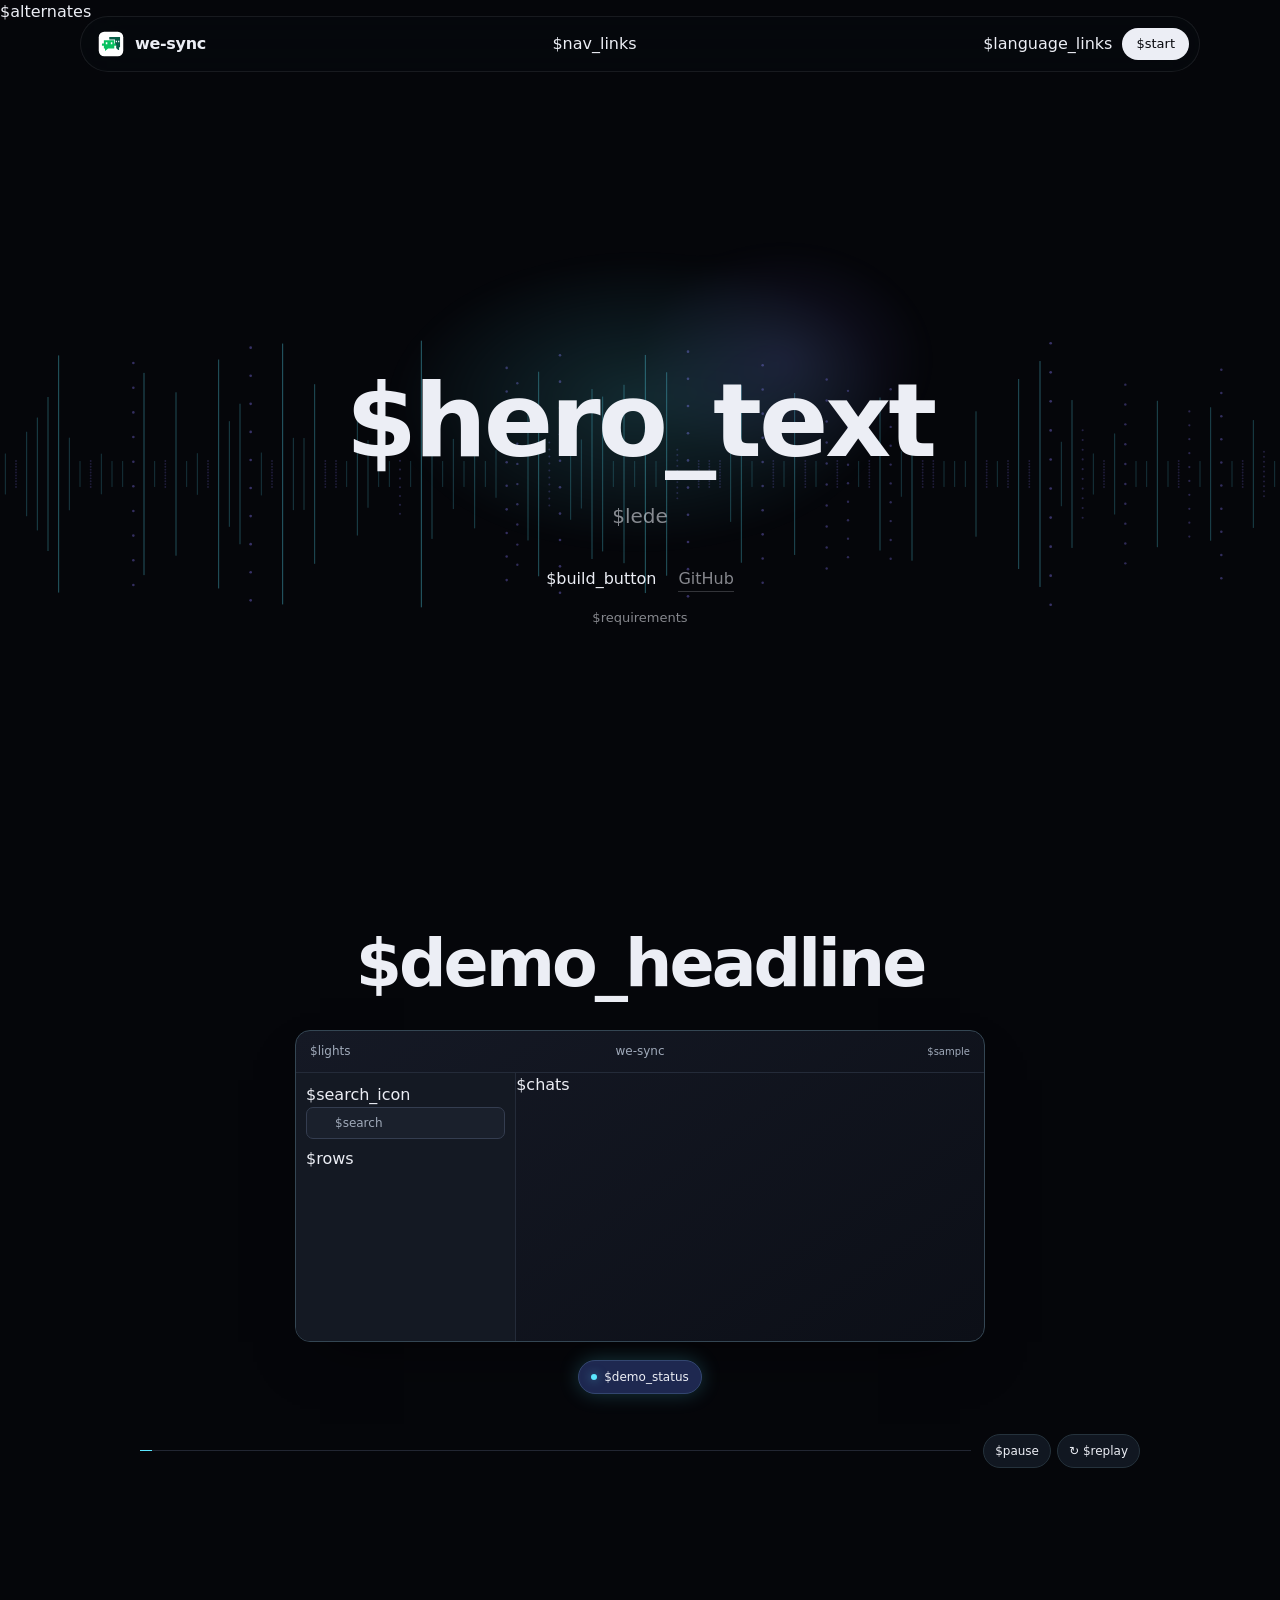
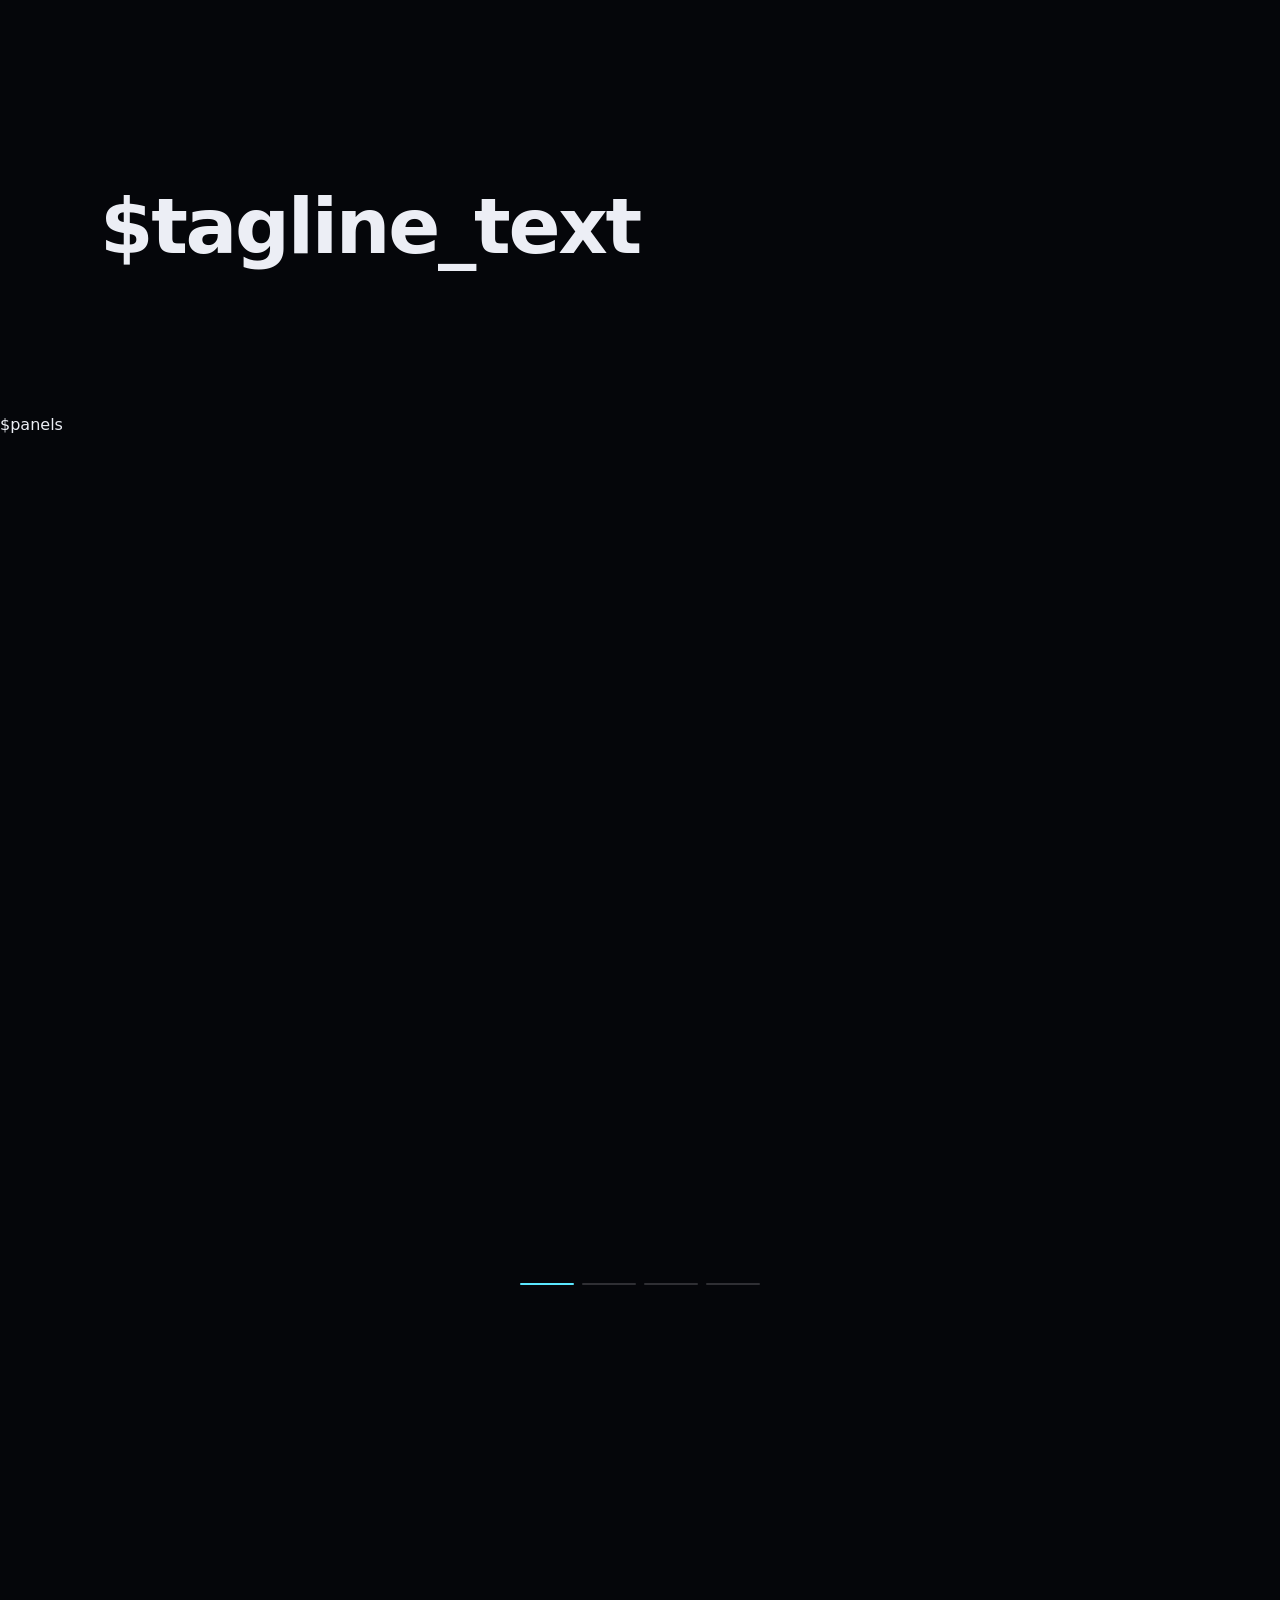
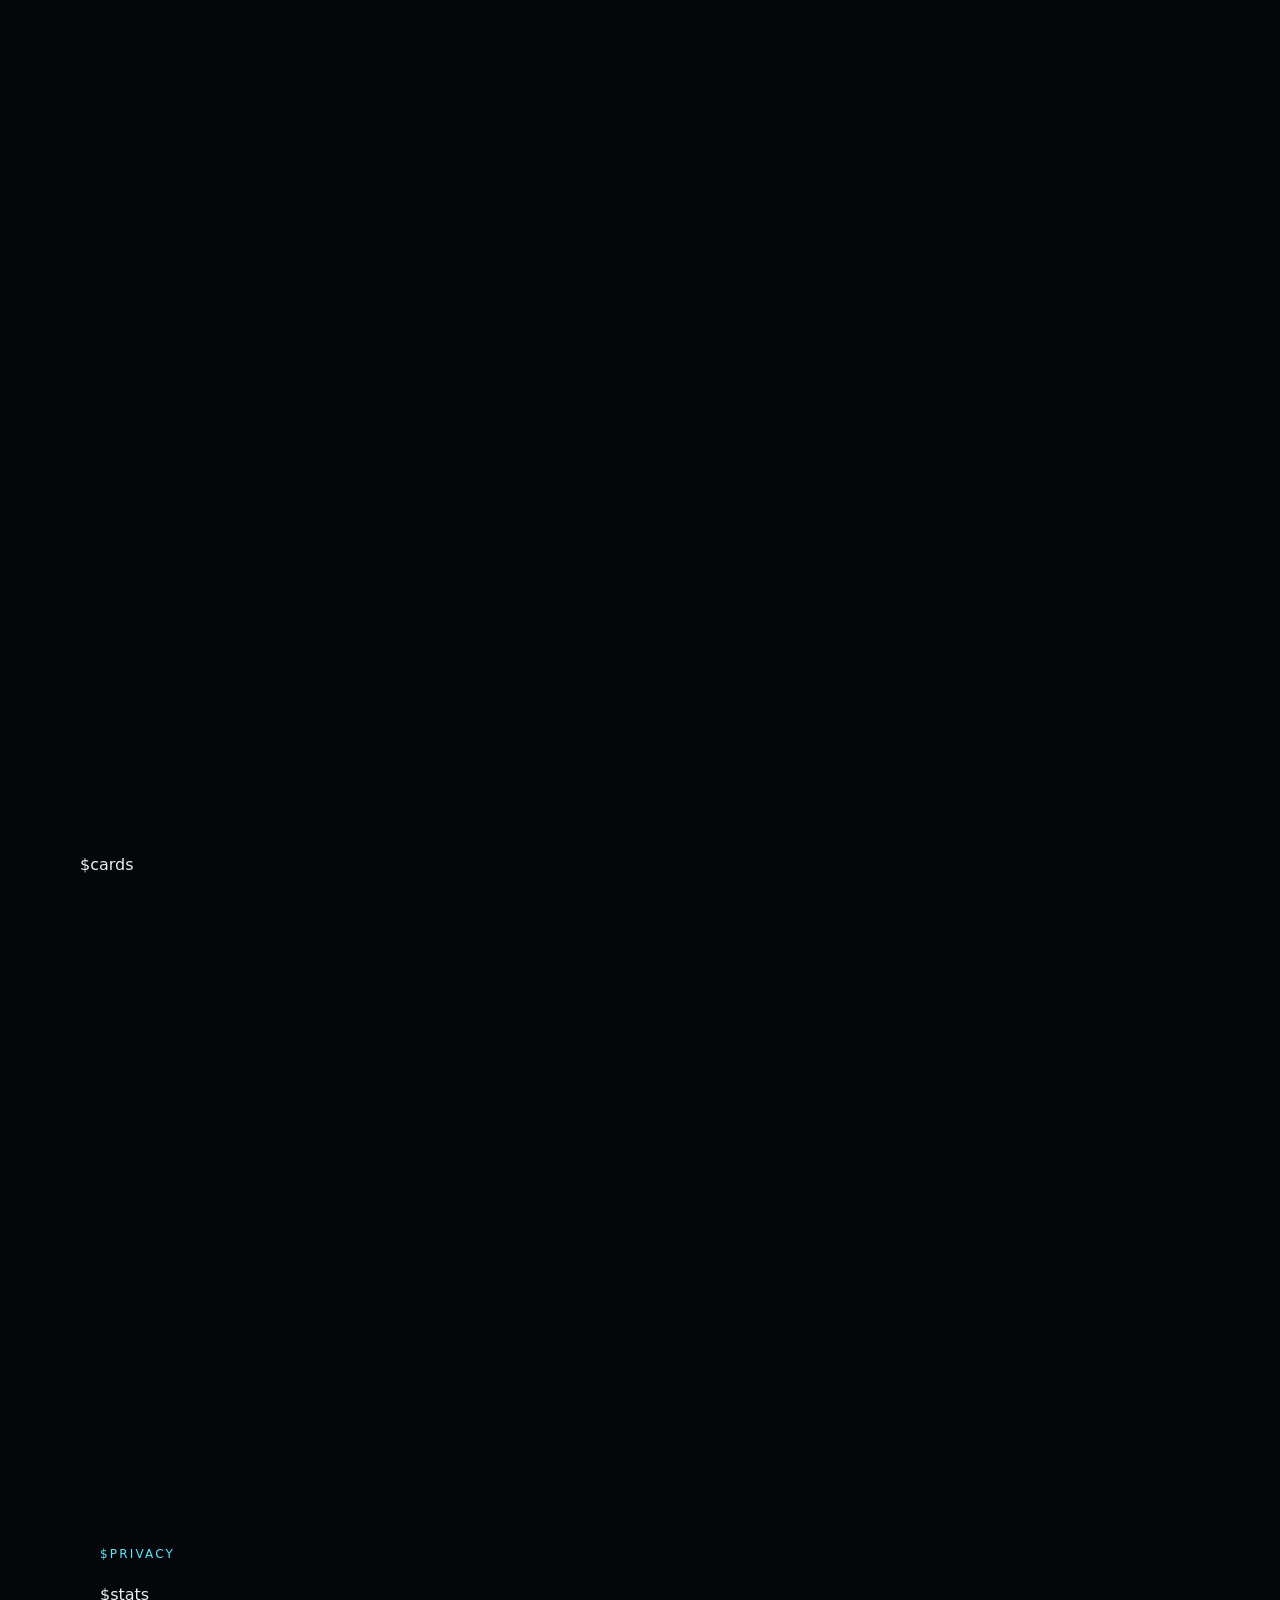
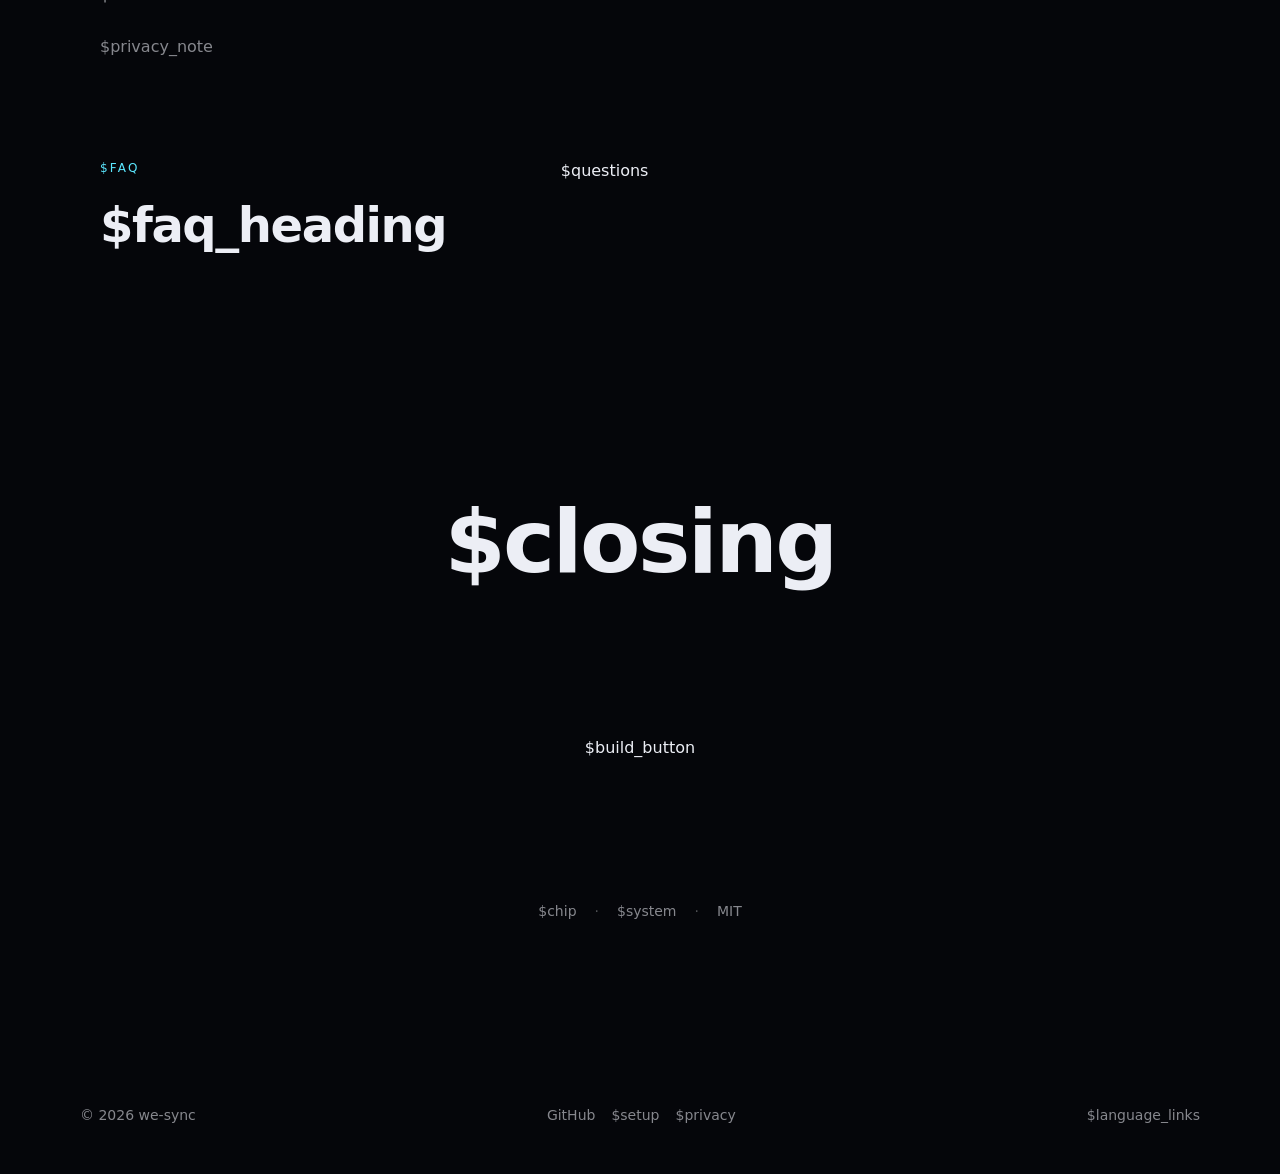
==== website/layout.html @ c45156ce "按 VoiceMore V3 复刻 we-sync 产品首页 - 复用 V3 深色青紫设计、胶囊导航、首尾波形、全屏首屏和逐字动效。按原顺序恢复演示、四屏滚动、六宫格、隐私、FAQ 与源码入口。 - " ====
<!doctype html>
<html lang="$lang">
<head>
  <meta charset="utf-8">
  <meta name="viewport" content="width=device-width, initial-scale=1">
  <meta name="color-scheme" content="dark">
  <meta name="theme-color" content="#05060a">
  <title>$title</title>
  <meta name="description" content="$lede">
  <meta property="og:title" content="$title">
  <meta property="og:description" content="$lede">
  <link rel="icon" type="image/svg+xml" href="assets/icon.svg">
  $alternates
  <link rel="stylesheet" href="assets/site.css">
  <script src="assets/site.js" defer></script>
</head>
<body>
  <a class="skip" href="#main">$skip</a>
  <header class="nav" id="top">
    <div class="nav-capsule">
      <a class="brand" href="#hero"><img src="assets/icon.svg" width="28" height="28" alt="">we-sync</a>
      <nav class="nav-links" aria-label="$navigation">$nav_links</nav>
      <div class="nav-end">
        $language_links
        <a class="btn btn-tiny" href="#download">$start</a>
        <button class="menu-btn" type="button" aria-expanded="false" aria-controls="menu" aria-label="$open_menu" data-open="$open_menu" data-close="$close_menu"><span></span><span></span></button>
      </div>
    </div>
    <div class="nav-panel" id="menu" hidden>
      <nav aria-label="$navigation">$nav_links<a href="#download">$start</a></nav>
      $language_links
    </div>
  </header>

  <main id="main">
    <section class="hero" id="hero" aria-labelledby="hero-title">
      <canvas id="field" class="field" aria-hidden="true"></canvas>
      <div class="hero-halo" aria-hidden="true"></div>
      <div class="hero-copy">
        <h1 id="hero-title" aria-label="$hero_label">$hero_text</h1>
        <p class="lede">$lede</p>
        <div class="cta">$build_button<a class="text-link" href="$repo">GitHub</a></div>
        <p class="fine">$requirements</p>
      </div>
    </section>

    <section class="demo promo-demo" id="demo" aria-labelledby="demo-title">
      <div class="promo-frame">
        <h2 class="demo-headline" id="demo-title">$demo_headline</h2>
        <div class="editor" id="preview">
          <div class="editor-bar">$lights<span>we-sync</span><small>$sample</small></div>
          <div class="demo-workspace">
            <aside class="demo-sidebar">
              <label class="demo-search" hidden>$search_icon<input type="search" aria-label="$search" placeholder="$search"></label>
              <div class="demo-rows">$rows</div>
            </aside>
            <div class="demo-timeline" aria-live="polite">$chats<p class="empty" hidden>$no_results</p></div>
          </div>
        </div>
        <div class="demo-capsule" aria-hidden="true"><i></i><span>$demo_status</span></div>
        <div class="demo-bottom">
          <div class="demo-timer" aria-hidden="true"><i></i></div>
          <div class="play-controls" hidden>
            <button id="pause" type="button" data-pause="$pause" data-play="$play">$pause</button>
            <button id="replay" type="button"><span aria-hidden="true">↻</span> $replay</button>
          </div>
        </div>
      </div>
    </section>

    <section class="tagline" id="tagline" aria-labelledby="tagline-title">
      <h2 id="tagline-title" aria-label="$tagline_label">$tagline_text</h2>
    </section>

    <section class="features" id="features" aria-label="$features">
      <div class="features-pin">
        <div class="features-track">$panels</div>
        <div class="features-progress" aria-hidden="true"><i></i><i></i><i></i><i></i></div>
      </div>
    </section>

    <section class="bento" id="bento" aria-label="$features">
      <div class="bento-grid">$cards</div>
    </section>

    <section class="privacy" id="privacy" aria-labelledby="privacy-title">
      <h2 class="kicker" id="privacy-title">$privacy</h2>
      <div class="stats">$stats</div>
      <p class="privacy-note">$privacy_note</p>
    </section>

    <section class="faq" id="faq" aria-labelledby="faq-title">
      <div class="faq-head"><p class="kicker">$faq</p><h2 id="faq-title">$faq_heading</h2></div>
      <div class="faq-list">$questions</div>
    </section>

    <section class="download" id="download" aria-labelledby="download-title">
      <canvas id="field-end" class="field field-end" aria-hidden="true"></canvas>
      <h2 id="download-title">$closing</h2>
      $build_button
      <ul class="reqs" aria-label="$system_requirements"><li>$chip</li><li>$system</li><li>MIT</li></ul>
    </section>
  </main>

  <footer class="foot">
    <p>© 2026 we-sync</p>
    <nav aria-label="$footer"><a href="$repo">GitHub</a><a href="$repo/blob/main/docs/FIRST_RUN_SETUP.md">$setup</a><a href="$repo/blob/main/PRIVACY.md">$privacy</a></nav>
    $language_links
  </footer>
</body>
</html>
---- website/assets/site.css ----
:root {
  --bg: #05060A;
  --fg: #ECEEF5;
  --mute: rgba(236, 238, 245, .56);
  --cyan: #5BE7FF;
  --purple: #8B7BFF;
  --ease: cubic-bezier(0.22, 1, 0.36, 1);
  --card: 24px;
  --pad: 20px;
  --max: 1120px;
}

html, body {
  overflow-x: clip;
}

html {
  background: var(--bg);
  color: var(--fg);
  color-scheme: dark;
}

* {
  box-sizing: border-box;
}

html, body {
  margin: 0;
  min-height: 100%;
}

body {
  font-family: Inter, -apple-system, "PingFang SC", "PingFang TC", system-ui, sans-serif;
  font-weight: 400;
  font-size: 16px;
  line-height: 1.5;
  background: var(--bg);
  color: var(--fg);
  font-synthesis: none;
  -webkit-font-smoothing: antialiased;
  text-rendering: optimizeLegibility;
}

img, svg {
  display: block;
  max-width: 100%;
}

button, a {
  font: inherit;
  color: inherit;
}

button {
  background: none;
  border: 0;
  padding: 0;
  cursor: pointer;
}

a {
  text-decoration: none;
}

:focus {
  outline: none;
}

:focus-visible {
  outline: 2px solid var(--cyan);
  outline-offset: 2px;
}

::selection {
  background: rgba(91, 231, 255, .28);
  color: var(--fg);
}

.skip {
  position: absolute;
  left: 12px;
  top: 12px;
  z-index: 80;
  padding: 8px 14px;
  border-radius: 999px;
  background: var(--fg);
  color: var(--bg);
  transform: translateY(-120%);
  opacity: 0;
}

.skip:focus-visible {
  transform: none;
  opacity: 1;
}

.kicker {
  margin: 0 0 12px;
  color: var(--cyan);
  font-size: 12px;
  font-weight: 500;
  letter-spacing: .18em;
  text-transform: uppercase;
}

.btn {
  display: inline-flex;
  align-items: center;
  justify-content: center;
  gap: 8px;
  min-height: 48px;
  padding: 0 22px;
  border-radius: 999px;
  font-weight: 500;
  background: var(--fg);
  color: #07080d;
}

.btn-tiny {
  min-height: 32px;
  padding: 0 14px;
  font-size: 13px;
}

.btn-glow {
  position: relative;
  isolation: isolate;
  z-index: 0;
  overflow: hidden;
}

.btn-glow::before,
.btn-glow::after {
  content: "";
  position: absolute;
  pointer-events: none;
}

.btn-glow::before {
  inset: auto;
  width: 200%;
  aspect-ratio: 1;
  height: auto;
  left: 50%;
  top: 50%;
  border-radius: 0;
  background: conic-gradient(from 0deg, var(--cyan), var(--purple), var(--cyan));
  z-index: -2;
  animation: glow-spin 7s linear infinite;
  transform: translate(-50%, -50%);
}

.btn-glow::after {
  inset: 1.5px;
  border-radius: inherit;
  background: var(--fg);
  z-index: -1;
}

.btn-glyph {
  width: 16px;
  height: 16px;
}

.text-link {
  color: var(--mute);
  font-weight: 500;
  border-bottom: 1px solid rgba(236, 238, 245, .2);
}

.text-link:hover {
  color: var(--fg);
}

.lang {
  display: flex;
  align-items: center;
  gap: 2px;
}

.lang a {
  padding: 4px 8px;
  border-radius: 999px;
  color: var(--mute);
  font-size: 13px;
  font-weight: 500;
}

.lang a[aria-current="page"] {
  color: var(--fg);
  background: rgba(236, 238, 245, .08);
}

.nav {
  position: fixed;
  top: 16px;
  left: 0;
  right: 0;
  z-index: 50;
  display: flex;
  justify-content: center;
  padding: 0 12px;
  pointer-events: none;
}

.nav-capsule {
  pointer-events: auto;
  position: relative;
  z-index: 2;
  width: min(var(--max), 100%);
  display: flex;
  align-items: center;
  gap: 18px;
  min-height: 56px;
  padding: 8px 10px 8px 16px;
  border-radius: 999px;
  background: rgba(8, 10, 16, .62);
  border: 1px solid rgba(236, 238, 245, .08);
  backdrop-filter: blur(20px);
  -webkit-backdrop-filter: blur(20px);
}

.brand {
  display: flex;
  align-items: center;
  gap: 10px;
  font-weight: 600;
  letter-spacing: -.02em;
  flex: 0 0 auto;
}

.brand img {
  width: 28px;
  height: 28px;
  border-radius: 8px;
}

.nav-links {
  display: flex;
  flex: 1;
  justify-content: center;
  flex-wrap: wrap;
  gap: 18px 28px;
}

.nav-links a {
  color: var(--mute);
  font-size: 14px;
  font-weight: 500;
}

.nav-links a:hover {
  color: var(--fg);
}

.nav-end {
  margin-left: auto;
  display: flex;
  align-items: center;
  gap: 10px;
}

.menu-btn {
  display: none;
  width: 40px;
  height: 40px;
  place-items: center;
  position: relative;
  border-radius: 999px;
}

.menu-btn span {
  position: absolute;
  width: 16px;
  height: 1.5px;
  background: var(--fg);
  border-radius: 2px;
  transition: transform 500ms var(--ease);
}

.menu-btn span:first-child {
  transform: translateY(-3px);
}

.menu-btn span:last-child {
  transform: translateY(3px);
}

.nav.is-open .menu-btn span:first-child {
  transform: rotate(45deg);
}

.nav.is-open .menu-btn span:last-child {
  transform: rotate(-45deg);
}

.nav-panel[hidden] {
  display: flex !important;
}

.nav-panel {
  pointer-events: none;
  position: fixed;
  inset: 0;
  z-index: 1;
  display: flex;
  flex-direction: column;
  justify-content: center;
  gap: 48px;
  padding: 96px 28px 40px;
  background: rgba(5, 6, 10, .92);
  backdrop-filter: blur(20px);
  -webkit-backdrop-filter: blur(20px);
  transform: translateY(-8px);
  opacity: 0;
  visibility: hidden;
  transition: opacity 300ms, transform 700ms var(--ease), visibility 300ms;
}

.nav.is-open .nav-panel {
  pointer-events: auto;
  opacity: 1;
  transform: none;
  visibility: visible;
}

.nav-panel nav {
  display: flex;
  flex-direction: column;
  gap: 18px;
}

.nav-panel a {
  font-size: clamp(28px, 8vw, 44px);
  font-weight: 600;
  letter-spacing: -.03em;
}

.hero {
  position: relative;
  min-height: 100svh;
  display: grid;
  place-items: center;
  padding: 120px 20px 72px;
  overflow: clip;
}

.field {
  position: absolute;
  inset: 0;
  width: 100%;
  height: 100%;
  pointer-events: none;
}

.hero-halo {
  position: absolute;
  width: min(720px, 80vw);
  height: min(420px, 50vh);
  left: 50%;
  top: 42%;
  transform: translate(-50%, -50%);
  background:
    radial-gradient(closest-side, rgba(91, 231, 255, .16), transparent 70%),
    radial-gradient(closest-side at 70% 40%, rgba(139, 123, 255, .14), transparent 68%);
  filter: blur(8px);
  pointer-events: none;
}

.hero-copy {
  position: relative;
  z-index: 1;
  width: min(980px, 100%);
  text-align: center;
  overflow-wrap: anywhere;
}

.hero h1 {
  margin: 0;
  font-size: clamp(40px, 8vw, 120px);
  font-weight: 600;
  letter-spacing: -.03em;
  line-height: 1.02;
}

.hero-line {
  display: block;
}

.hero-ch {
  display: inline-block;
  white-space: nowrap;
  will-change: transform, opacity, filter;
}

.hero-accent {
  color: var(--cyan);
}

.hero-caret {
  display: inline-block;
  width: 3px;
  height: .78em;
  margin-inline: .08em 0;
  background: var(--cyan);
  border-radius: 2px;
  vertical-align: -.08em;
  animation: blink 1.1s steps(1) infinite;
  box-shadow: 0 0 18px rgba(91, 231, 255, .7);
}

.js:not(.reduced):not(.booted) .hero-ch {
  opacity: 0;
  transform: translateY(40%);
  filter: blur(8px);
}

.js.booted .hero-ch {
  opacity: 1;
  transform: none;
  filter: none;
  transition: transform 800ms var(--ease), opacity 800ms var(--ease), filter 800ms var(--ease);
  transition-delay: calc(var(--i) * 30ms);
}

.js.booted [data-split="word"] .hero-ch {
  transition-delay: calc(var(--i) * 60ms);
}

.lede {
  margin: 28px auto 0;
  max-width: 34em;
  color: var(--mute);
  font-size: clamp(16px, 2vw, 20px);
}

.cta {
  margin-top: 36px;
  display: flex;
  justify-content: center;
  align-items: center;
  gap: 22px;
  flex-wrap: wrap;
}

.fine {
  margin: 16px 0 0;
  color: var(--mute);
  font-size: 13px;
}

.demo {
  position: relative;
  padding: 16px 16px 40px;
}

.promo-demo {
  padding-top: 0;
}

.promo-frame {
  display: block;
  width: 100%;
  max-width: 1120px;
  height: 660px;
  margin: 0 auto;
  border: 0;
  background: transparent;
  color-scheme: dark;
  overflow: hidden;
}

@media (max-width: 760px) {
  .promo-frame {
    height: 700px;
  }
}

.tagline {
  padding: 18vh 20px 16vh;
}

.tagline h2 {
  width: min(1080px, 100%);
  margin: 0 auto;
  font-size: clamp(40px, 6vw, 88px);
  font-weight: 600;
  letter-spacing: -.03em;
  line-height: 1.08;
  overflow-wrap: anywhere;
}

.tag-line {
  display: block;
}

.t-ch {
  display: inline-block;
  white-space: nowrap;
  opacity: 1;
}

.js:not(.reduced) .t-ch {
  opacity: .28;
  text-shadow: none;
}

.js:not(.reduced) .t-ch.lit {
  opacity: 1;
  color: var(--fg);
  text-shadow: none;
  animation: tag-flash 600ms var(--ease);
}

.features {
  position: relative;
  overflow-x: clip;
}

.features-pin {
  padding: 48px 20px;
  position: relative;
}

.features-track {
  display: grid;
  gap: 64px;
}

.feature-panel {
  display: grid;
  gap: 28px;
  align-items: center;
}

.features-progress {
  display: none;
}

.feature-copy h3 {
  margin: 0 0 12px;
  font-size: clamp(28px, 4vw, 48px);
  font-weight: 600;
  letter-spacing: -.03em;
  line-height: 1.1;
}

.feature-copy p {
  margin: 0;
  color: var(--mute);
  font-size: 18px;
  max-width: 28em;
}

.shot {
  margin: 0;
  min-width: 0;
}

.feature-copy {
  min-width: 0;
}

.shot[data-scene] {
  contain: layout paint;
}

.shot-frame {
  border-radius: var(--card);
  padding: 12px;
  overflow: hidden;
  background:
    linear-gradient(135deg, rgba(91, 231, 255, .55), rgba(139, 123, 255, .28));
  box-shadow: 0 0 48px rgba(91, 231, 255, .08);
}
.bento {
  padding: 40px 16px 80px;
}

.bento-grid {
  width: min(var(--max), 100%);
  margin: 0 auto;
  display: grid;
  gap: 14px;
}

.bento-card {
  --mx: 50%;
  --my: 50%;
  position: relative;
  overflow: hidden;
  border-radius: var(--card);
  padding: var(--pad);
  background: rgba(14, 16, 24, .72);
  border: 1px solid rgba(236, 238, 245, .08);
  min-height: 220px;
  display: flex;
  flex-direction: column;
  gap: 10px;
}

.bento-card::before {
  content: "";
  position: absolute;
  inset: 0;
  border-radius: inherit;
  padding: 1px;
  background: radial-gradient(180px circle at var(--mx) var(--my), rgba(91, 231, 255, .8), rgba(139, 123, 255, .2) 36%, transparent 68%);
  -webkit-mask: linear-gradient(#000 0 0) content-box, linear-gradient(#000 0 0);
  -webkit-mask-composite: xor;
  mask: linear-gradient(#000 0 0) content-box, linear-gradient(#000 0 0);
  mask-composite: exclude;
  opacity: 0;
  transition: opacity 300ms;
  pointer-events: none;
}

.bento-card:hover::before {
  opacity: 1;
}

.bento-icon {
  width: 36px;
  height: 36px;
  color: var(--cyan);
}

.bento-icon svg {
  width: 28px;
  height: 28px;
  fill: none;
  stroke: currentColor;
  stroke-width: 1.5;
  stroke-linecap: round;
  stroke-linejoin: round;
}

.bento-card h3 {
  margin: 0;
  font-size: 20px;
  font-weight: 600;
  letter-spacing: -.02em;
}

.bento-card p {
  margin: 0;
  color: var(--mute);
  font-size: 15px;
}

.mini {
  margin-top: auto;
  min-height: 64px;
  display: flex;
  align-items: center;
  gap: 10px;
  color: var(--fg);
  font-size: 13px;
  font-weight: 500;
}
.privacy {
  padding: 48px 20px 80px;
  width: min(var(--max), 100%);
  margin: 0 auto;
}

.stats {
  display: grid;
  gap: 24px;
  margin-top: 20px;
}

.stat-value {
  margin: 0;
  font-size: clamp(48px, 8vw, 88px);
  font-weight: 600;
  letter-spacing: -.04em;
  line-height: 1;
  color: var(--cyan);
}

.stat-value small {
  margin-left: 8px;
  font-size: .38em;
  color: var(--fg);
  font-weight: 500;
  letter-spacing: -.02em;
}

.stat-label {
  margin: 10px 0 0;
  color: var(--mute);
  max-width: 16em;
}

.privacy-note {
  margin: 28px 0 0;
  color: var(--mute);
  max-width: 42em;
}

.faq {
  width: min(var(--max), 100%);
  margin: 0 auto;
  padding: 20px 20px 96px;
  display: grid;
  gap: 28px;
}

.faq-head h2 {
  margin: 0;
  font-size: clamp(28px, 4vw, 48px);
  letter-spacing: -.03em;
}

.faq-item {
  border-top: 1px solid rgba(236, 238, 245, .1);
}

.faq-item:last-child {
  border-bottom: 1px solid rgba(236, 238, 245, .1);
}

.faq-item summary {
  list-style: none;
  cursor: pointer;
  display: flex;
  align-items: center;
  justify-content: space-between;
  gap: 16px;
  padding: 18px 0;
  font-size: 18px;
  font-weight: 500;
}

.faq-item summary::-webkit-details-marker {
  display: none;
}

.faq-item summary::after {
  content: "";
  width: 12px;
  height: 12px;
  flex: 0 0 auto;
  border-right: 1.5px solid var(--fg);
  border-bottom: 1.5px solid var(--fg);
  transform: rotate(45deg);
  transition: transform 500ms var(--ease);
}

.faq-item.is-open summary::after,
.faq-item[open] summary::after {
  transform: rotate(225deg);
}

.faq-body {
  display: grid;
  grid-template-rows: 0fr;
  transition: grid-template-rows 500ms var(--ease);
}

.faq-item[open] .faq-body,
.faq-item.is-open .faq-body {
  grid-template-rows: 1fr;
}

.js.ready .faq-item[open] .faq-body {
  grid-template-rows: 0fr;
}

.js.ready .faq-item.is-open .faq-body {
  grid-template-rows: 1fr;
}

.faq-body-inner {
  overflow: hidden;
}

.faq-body p {
  margin: 0 0 18px;
  color: var(--mute);
  max-width: 42em;
}

.download {
  position: relative;
  min-height: 80svh;
  display: grid;
  place-items: center;
  text-align: center;
  padding: 80px 20px 96px;
  overflow: clip;
}

.field-end {
  opacity: .7;
}

.download h2 {
  position: relative;
  margin: 0 0 28px;
  max-width: 14em;
  font-size: clamp(40px, 7vw, 88px);
  font-weight: 600;
  letter-spacing: -.03em;
  line-height: 1.05;
}

.download .btn {
  position: relative;
}

.reqs {
  position: relative;
  display: flex;
  flex-wrap: wrap;
  justify-content: center;
  gap: 8px 18px;
  margin: 22px 0 0;
  padding: 0;
  list-style: none;
  color: var(--mute);
  font-size: 14px;
}

.reqs li + li::before {
  content: "·";
  margin-right: 18px;
  color: rgba(236, 238, 245, .32);
}

.foot {
  display: flex;
  flex-wrap: wrap;
  gap: 16px 28px;
  align-items: center;
  justify-content: space-between;
  width: min(var(--max), calc(100% - 40px));
  margin: 0 auto;
  padding: 28px 0 48px;
  color: var(--mute);
  font-size: 14px;
}

.foot p {
  margin: 0;
}

.foot nav {
  display: flex;
  flex-wrap: wrap;
  gap: 16px;
}

@keyframes blink {
  50% { opacity: 0; }
}

@keyframes glow-spin {
  to { transform: translate(-50%, -50%) rotate(360deg); }
}

@keyframes tag-flash {
  0%, 15% { text-shadow: 0 0 16px rgba(91, 231, 255, .85); }
  100% { text-shadow: none; }
}

@media (min-width: 560px) {
  .hero h1 {
    font-size: clamp(56px, 8vw, 120px);
  }

  .hero-line {
    white-space: nowrap;
  }
}

@media (min-width: 720px) {
  .feature-panel {
    grid-template-columns: minmax(340px, 5fr) minmax(0, 7fr);
    gap: 48px;
  }

  .bento-grid {
    grid-template-columns: 1fr 1fr;
  }

  .stats {
    grid-template-columns: repeat(3, 1fr);
    gap: 32px;
  }

  .faq {
    grid-template-columns: .8fr 1.2fr;
    gap: 48px;
    align-items: start;
  }
}

@media (min-width: 900px) {
  .nav-links {
    display: flex;
  }

  .menu-btn,
  .js.ready .menu-btn {
    display: none !important;
  }

  .js.ready:not(.reduced) .features {
    height: 400vh;
  }

  .js.ready:not(.reduced) .features-pin {
    position: sticky;
    top: 0;
    height: 100vh;
    overflow: hidden;
    padding: 0;
  }

  .js.ready:not(.reduced) .features-track {
    display: flex;
    gap: 0;
    width: 400vw;
    height: 100%;
    will-change: transform;
  }

  .js.ready:not(.reduced) .feature-panel {
    flex: 0 0 100vw;
    width: 100vw;
    height: 100%;
    grid-template-columns: minmax(340px, 5fr) minmax(0, 7fr);
    gap: 64px;
    padding-left: max(40px, calc((100vw - 1200px) / 2));
    padding-right: max(40px, calc((100vw - 1200px) / 2));
  }

  .js.ready:not(.reduced) .features-progress {
    display: flex;
    gap: 8px;
    position: absolute;
    left: 50%;
    bottom: 28px;
    transform: translateX(-50%);
    width: min(240px, 40vw);
    z-index: 2;
  }

  .js.ready:not(.reduced) .features-progress i {
    flex: 1 1 0;
    height: 2px;
    border-radius: 999px;
    background: rgba(236, 238, 245, .18);
  }

  .js.ready:not(.reduced) .features-progress i.is-on {
    background: var(--cyan);
  }

  .bento-grid {
    grid-template-columns: 1.25fr 1fr 1.1fr;
  }
}

@media (max-width: 899px) {
  .nav-capsule {
    gap: 10px;
    flex-wrap: wrap;
    border-radius: 28px;
  }

  .nav-links {
    gap: 12px 16px;
    font-size: 13px;
  }

  .js.ready .nav-capsule {
    flex-wrap: nowrap;
    border-radius: 999px;
  }

  .js.ready .nav-links {
    display: none;
  }

  .js.ready .menu-btn {
    display: grid;
  }

  .js.ready .nav-end .lang,
  .js.ready .nav-end .btn-tiny {
    display: none;
  }
}
@media (prefers-reduced-motion: reduce) {
  *, *::before, *::after { animation-duration: .01ms !important; transition-duration: .01ms !important; }
  .js .t-ch { opacity: 1; }
}

.page-hidden .hero-caret,
.page-hidden .btn-glow::before { animation-play-state: paused; }

/* we-sync product scenes */
:root {
  --window: #11141e;
  --window-line: #242b39;
  --window-muted: #a0aaba;
  --green: #a5e6b7;
}

html { scroll-padding-top: 78px; }
.nav-panel .lang { flex-direction: row; }
.nav-panel .lang a { font-size: 14px; }

.promo-frame {
  display: flex;
  flex-direction: column;
  align-items: center;
  gap: 18px;
  padding: 4px 12px 30px;
}

.demo-headline {
  display: flex;
  flex-wrap: wrap;
  justify-content: center;
  column-gap: .23em;
  margin: 0 0 12px;
  text-align: center;
  font-size: clamp(33px, 5.2vw, 72px);
  line-height: 1.08;
  font-weight: 650;
  letter-spacing: -.045em;
}
.demo-headline span { transition: opacity .55s var(--ease); }
.demo-headline span:last-child { color: var(--cyan); }
[data-started="true"] .demo-headline span { opacity: .32; }
[data-started="true"] .demo-headline .current { opacity: 1; }

.editor, .scene-window {
  width: min(690px, 100%);
  border: 1px solid #344653;
  border-radius: 15px;
  overflow: hidden;
  background: linear-gradient(145deg, #151925, #0c0f17);
  box-shadow: 0 25px 55px -25px #0009;
}
.editor-bar {
  display: grid;
  grid-template-columns: 1fr auto 1fr;
  align-items: center;
  min-height: 42px;
  padding: 0 14px;
  border-bottom: 1px solid var(--window-line);
  color: var(--window-muted);
  font-size: 12px;
}
.editor-bar > small { justify-self: end; font-size: 10px; }
.lights { display: flex; gap: 5px; }
.lights i { width: 7px; height: 7px; border-radius: 50%; background: #f18079; }
.lights i:nth-child(2) { background: #e3bf6e; }
.lights i:nth-child(3) { background: #82ce97; }

.demo-workspace { display: grid; grid-template-columns: 32% minmax(0, 1fr); min-height: 268px; }
.demo-sidebar { min-width: 0; padding: 10px; border-right: 1px solid var(--window-line); background: #141923; }
.demo-search { position: relative; display: block; margin-bottom: 8px; }
.demo-search svg { position: absolute; left: 8px; top: 8px; width: 15px; color: var(--window-muted); pointer-events: none; }
.demo-search input {
  width: 100%;
  height: 32px;
  padding-inline: 28px 8px;
  border: 1px solid #343d50;
  border-radius: 7px;
  background: #1a202c;
  color: var(--fg);
  font: inherit;
  font-size: 12px;
}
.demo-search input::placeholder { color: var(--window-muted); }
.demo-row {
  display: flex;
  align-items: center;
  gap: 7px;
  width: 100%;
  min-width: 0;
  padding: 7px;
  border-radius: 7px;
  text-align: start;
  font-size: 12px;
}
.demo-row.active { background: #26384a; }
button.demo-row:hover { background: #253044; }
.demo-row > span:last-child { min-width: 0; }
.demo-row b, .demo-row small, .sample-file b { display: block; overflow: hidden; text-overflow: ellipsis; white-space: nowrap; }
.demo-row small, .sample-file small { color: var(--window-muted); font-size: 10px; }
.avatar {
  display: grid;
  place-items: center;
  flex: 0 0 25px;
  height: 25px;
  border-radius: 7px;
  color: #c6efcf;
  background: #31503f;
  font-size: 11px;
}
.avatar.blue { color: #d6e9ff; background: #314562; }
.avatar.rose { color: #f4d3e4; background: #563c52; }
.demo-chat { min-width: 0; padding: 12px 14px; }
.demo-chat h3 { margin: 0 0 12px; font-size: 13px; }
.demo-messages { display: grid; gap: 7px; }
.demo-time { color: var(--window-muted); text-align: center; font-size: 10px; }
.bubble {
  justify-self: start;
  max-width: 91%;
  margin: 0;
  padding: 7px 9px;
  border-radius: 7px;
  color: var(--fg);
  background: #222b3a;
  font-size: 12px;
  overflow-wrap: anywhere;
}
.bubble.sent { justify-self: end; background: #284c36; }
.sample-file { display: flex; align-items: center; gap: 7px; }
.file-icon { padding: 4px 5px; border-radius: 4px; background: #573b42; color: #ffd2c7; font-size: 9px; font-weight: 650; }
.empty { margin: 64px 8px; color: var(--window-muted); text-align: center; font-size: 13px; }
.demo-capsule {
  display: flex;
  align-items: center;
  gap: 7px;
  padding: 7px 12px;
  border: 1px solid #334670;
  border-radius: 999px;
  background: #1e2850;
  box-shadow: 0 0 20px #5be7ff38;
  font-size: 12px;
}
.demo-capsule i, .mini i { width: 6px; height: 6px; border-radius: 50%; background: var(--cyan); box-shadow: 0 0 10px #5be7ff80; }
.demo-bottom { display: flex; width: min(100%, 1000px); align-items: center; gap: 12px; margin-top: 22px; }
.demo-timer { flex: 1; height: 1px; background: #222632; }
.demo-timer i { display: block; height: 1px; width: var(--progress, 100%); background: var(--cyan); }
.play-controls { display: flex; gap: 6px; }
.play-controls[hidden], .demo [hidden] { display: none; }
.play-controls button { padding: 7px 11px; border: 1px solid #25323c; border-radius: 999px; background: #111721; font-size: 12px; }
.play-controls button:hover { background: #1e2935; }

.scene-window { width: 100%; min-height: 346px; }
.scene-content { display: grid; gap: 12px; padding: 20px; }
.scene-content h4 { margin: 0 0 4px; text-align: center; font-size: 19px; }
.scene-choice { display: grid; grid-template-columns: repeat(2, minmax(0, 1fr)); gap: 12px; }
.scene-card, .scene-strip {
  min-width: 0;
  padding: 14px;
  border: 1px solid #30394d;
  border-radius: 13px;
  background: #1c2431;
  font-size: 13px;
}
.scene-card:first-child { border-color: #4b7792; background: linear-gradient(145deg, #28394e, #23233c); }
.scene-card small, .scene-strip small { display: block; margin-top: 5px; color: var(--window-muted); font-size: 12px; }
.scene-icon { display: block; margin-bottom: 7px; color: var(--cyan); font-size: 18px; }
.scene-strip { display: flex; align-items: center; justify-content: space-between; gap: 10px; }
.scene-strip b { color: var(--cyan); }
.search-scene .scene-strip { justify-content: start; }
.search-scene svg { flex: 0 0 16px; color: var(--cyan); }
.document-paper { width: min(270px, 90%); padding: 21px 20px; margin: 0 auto; border-radius: 6px; background: #ecedf3; color: #21283b; box-shadow: 0 12px 24px #0006; }
.document-paper p { margin: 0 0 13px; font-weight: 650; }
.document-paper i { display: block; width: 100%; height: 3px; margin: 12px 0; border-radius: 4px; background: #c1c9da; }
.document-paper i:last-child { width: 65%; }
.history-scene .demo-workspace { min-height: 300px; }
.mini svg { flex: 0 0 15px; width: 15px; color: var(--cyan); }
.mini i { flex: 0 0 6px; }
.mini-search, .mini-filter, .mini-cli {
  width: min(100%, 280px);
  min-height: 35px;
  padding: 7px 10px;
  border: 1px solid #29333f;
  border-radius: 8px;
  background: #10151d;
}
.mini-search i, .mini-cli i { width: 2px; height: 12px; flex-basis: 2px; border-radius: 1px; }
.mini-filter i { margin-inline-start: auto; border: solid var(--window-muted); border-width: 0 1px 1px 0; border-radius: 0; background: none; box-shadow: none; transform: rotate(45deg); }
.mini-file svg { width: 31px; padding: 6px; flex-basis: 31px; border-radius: 6px; background: #342638; color: #f4adc5; }
.mini-file i { display: none; }
.mini-cache i { height: 2px; flex-basis: 28%; border-radius: 5px; box-shadow: none; background: linear-gradient(90deg, var(--cyan), transparent); }
.mini-policy i { width: 27px; height: 14px; flex-basis: 27px; margin-inline-start: auto; border-radius: 14px; box-shadow: inset 0 0 0 4px #193349; }
.mini-cli { font: 11px ui-monospace, monospace; }
.in-view .mini-search i, .in-view .mini-cli i { animation: blink 1.4s steps(1) infinite; }
.page-hidden .mini i { animation-play-state: paused; }
.js.ready:not(.reduced) .feature-panel:focus-within { scroll-margin-top: 78px; }
.privacy-note a { color: var(--cyan); }

@media (max-width: 760px) {
  .promo-frame { padding: 8px 0; justify-content: center; }
  .demo-workspace { grid-template-columns: 33% minmax(0, 1fr); }
  .demo-sidebar { padding: 7px 5px; }
  .demo-row { gap: 4px; padding: 6px 4px; }
  .demo-row small { display: none; }
  .demo-chat { padding: 10px; }
  .demo-search input { padding-inline: 23px 3px; }
  .demo-search svg { left: 5px; }
  .scene-window { min-height: 285px; }
  .scene-content { padding: 14px; }
  .feature-copy p { font-size: 16px; }
}

:lang(en) .hero h1 { font-size: clamp(40px, 7vw, 106px); }
:lang(en) .hero-ch, :lang(en) .t-ch { white-space: pre; }
:lang(en) .stat-value { font-size: clamp(44px, 6.1vw, 78px); }

@media (min-width: 900px) {
  .bento-grid { grid-template-rows: minmax(310px, auto) minmax(240px, auto); }
}
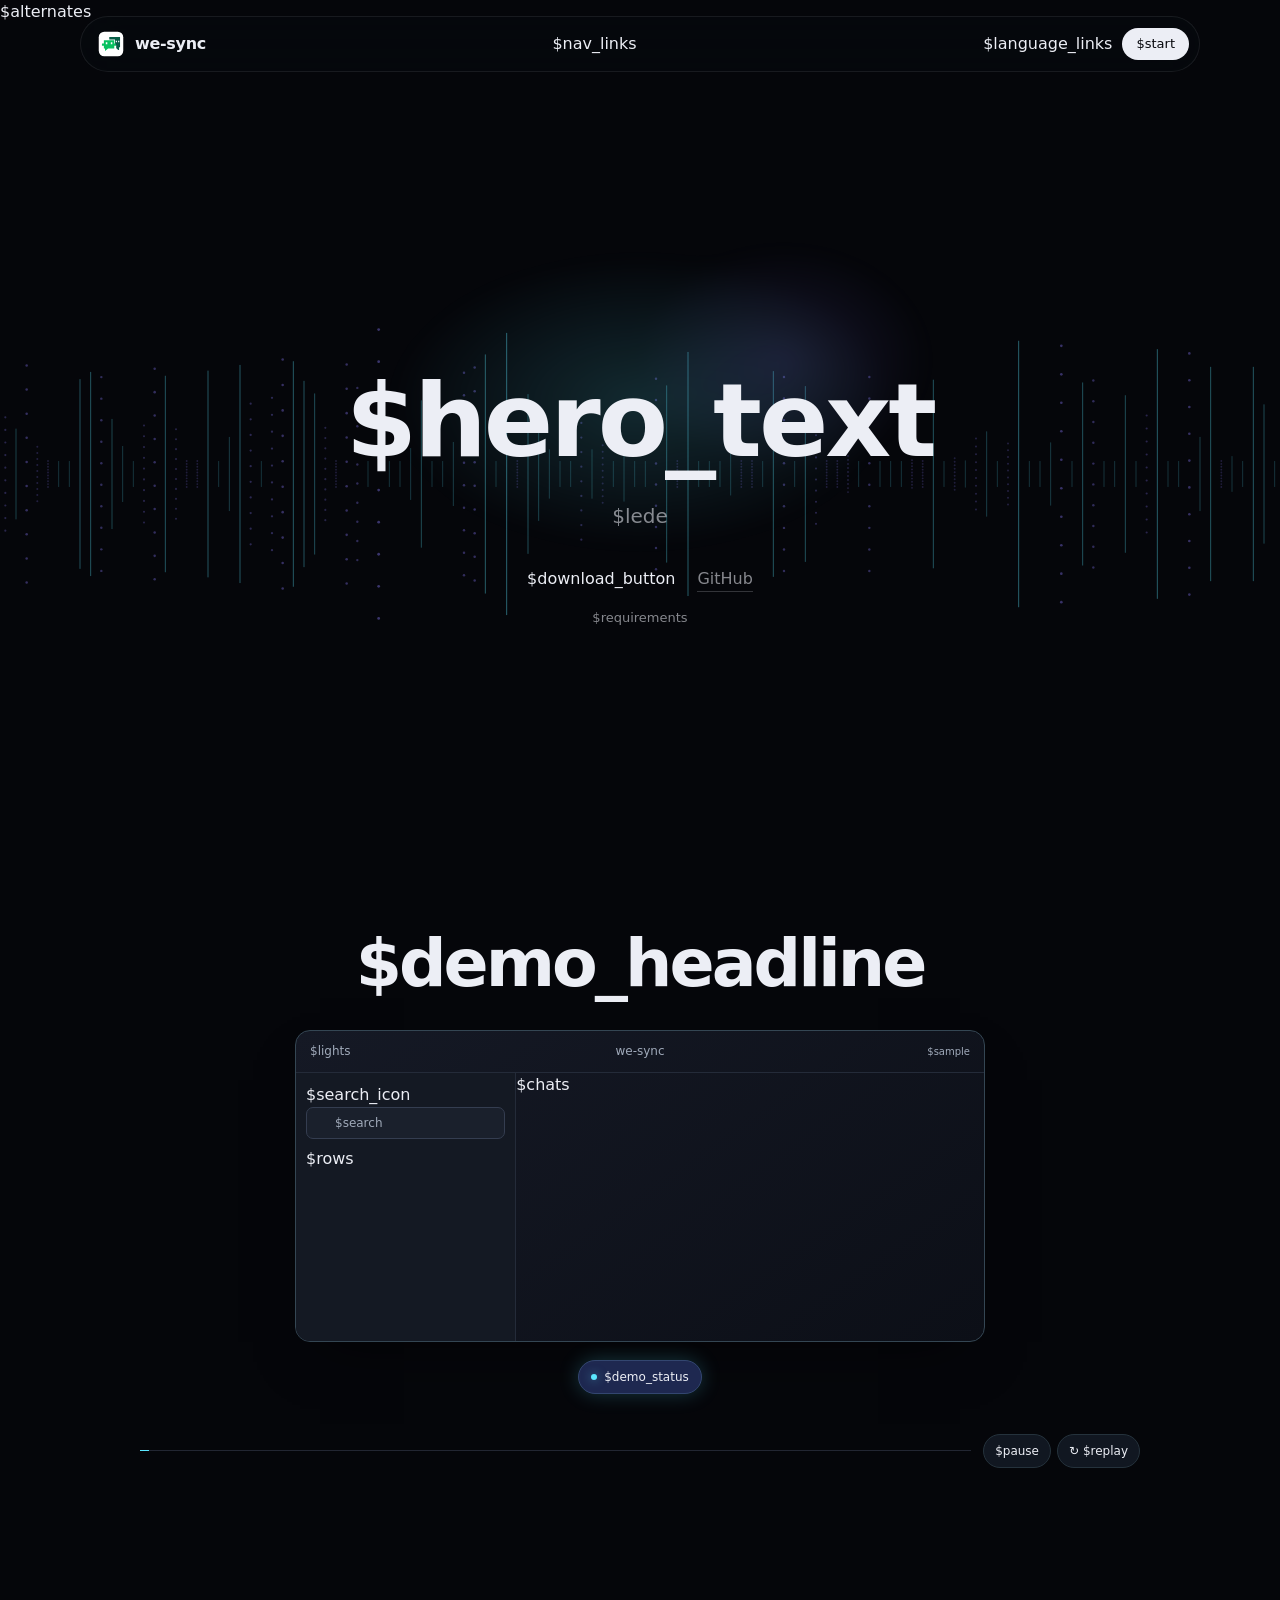
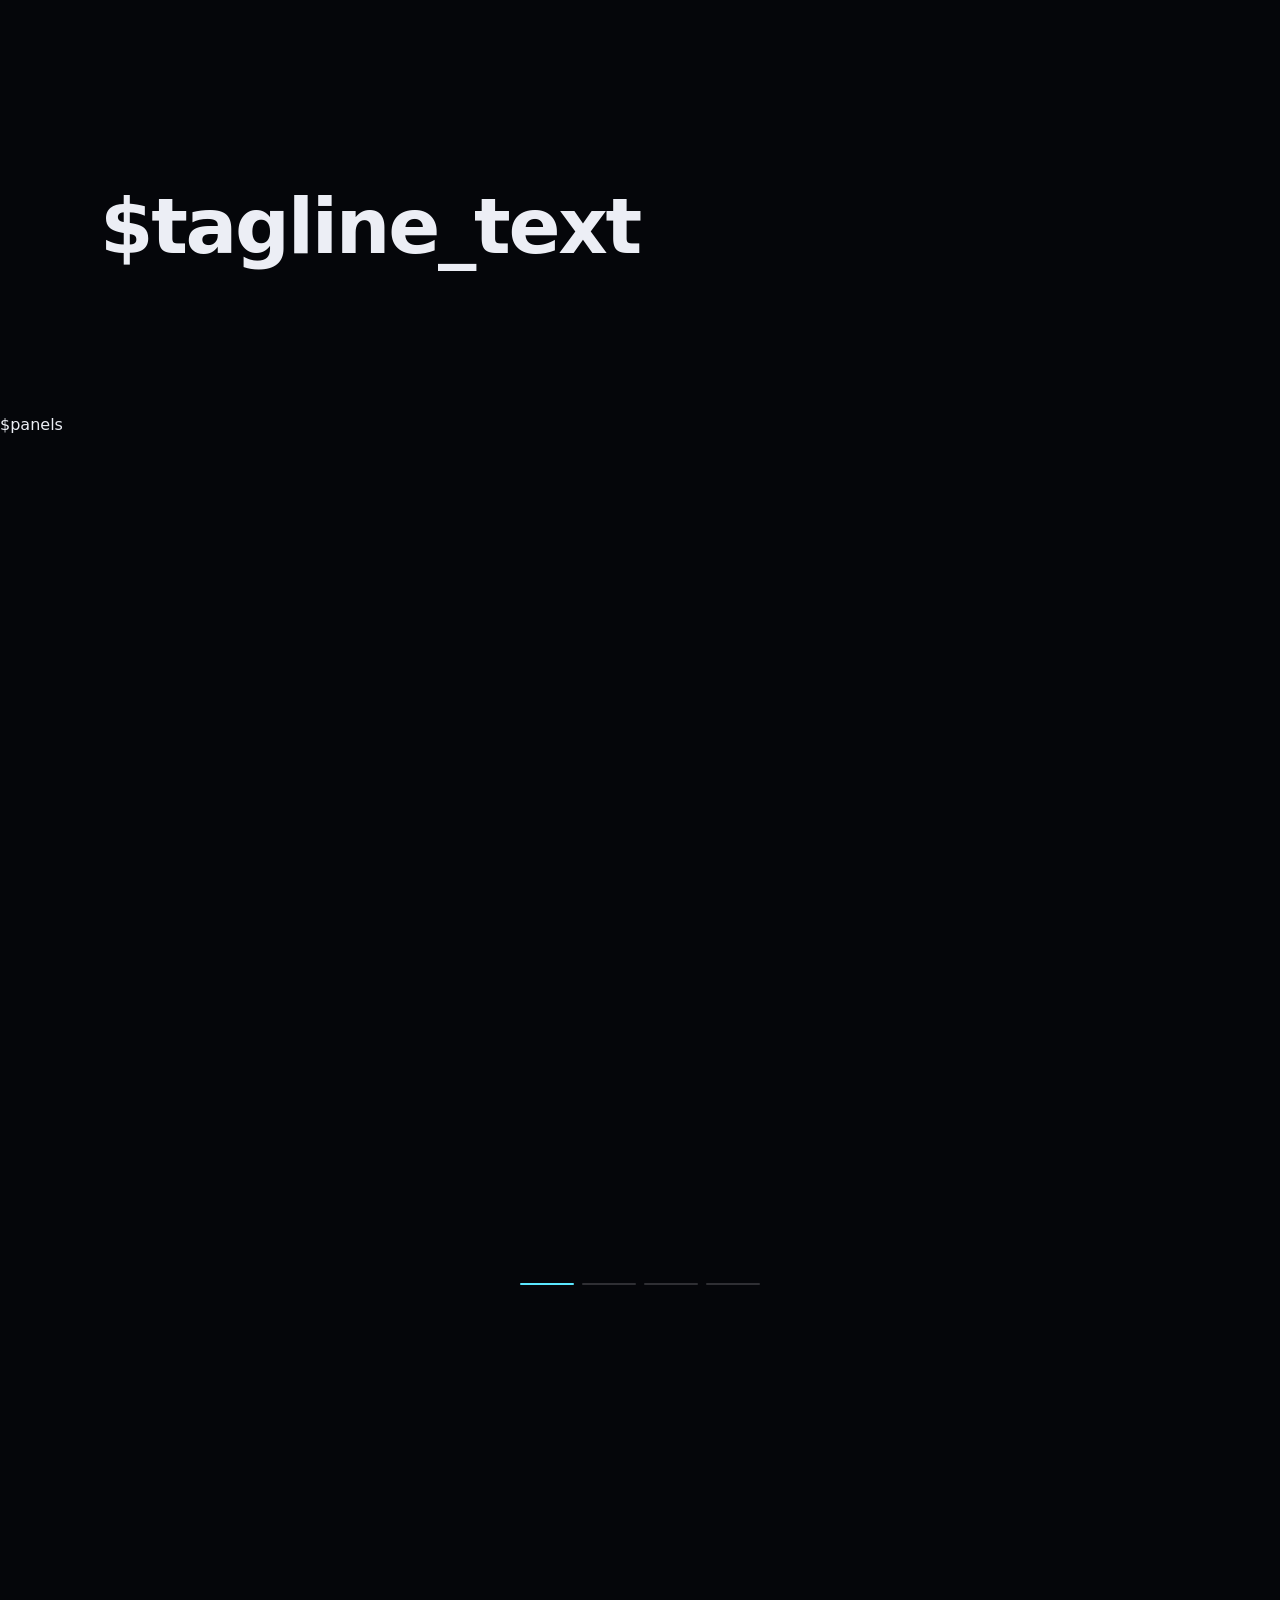
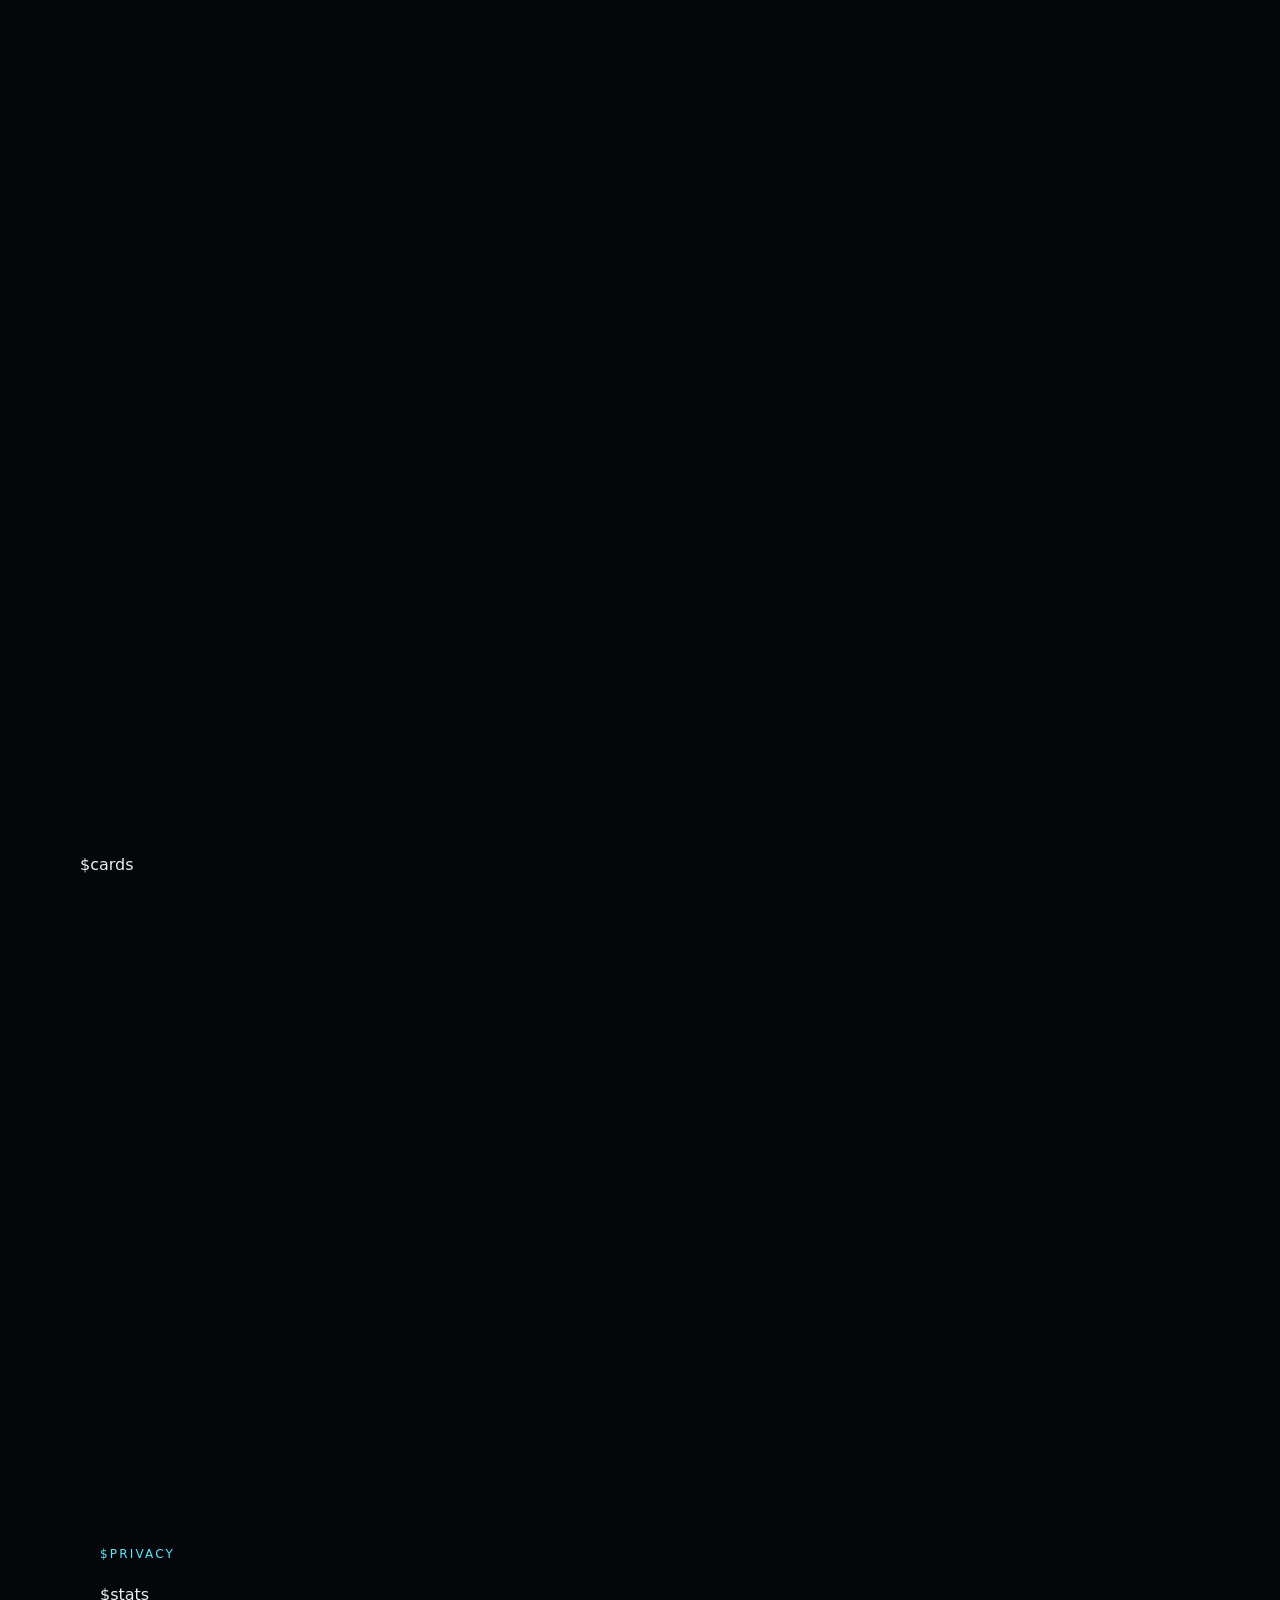
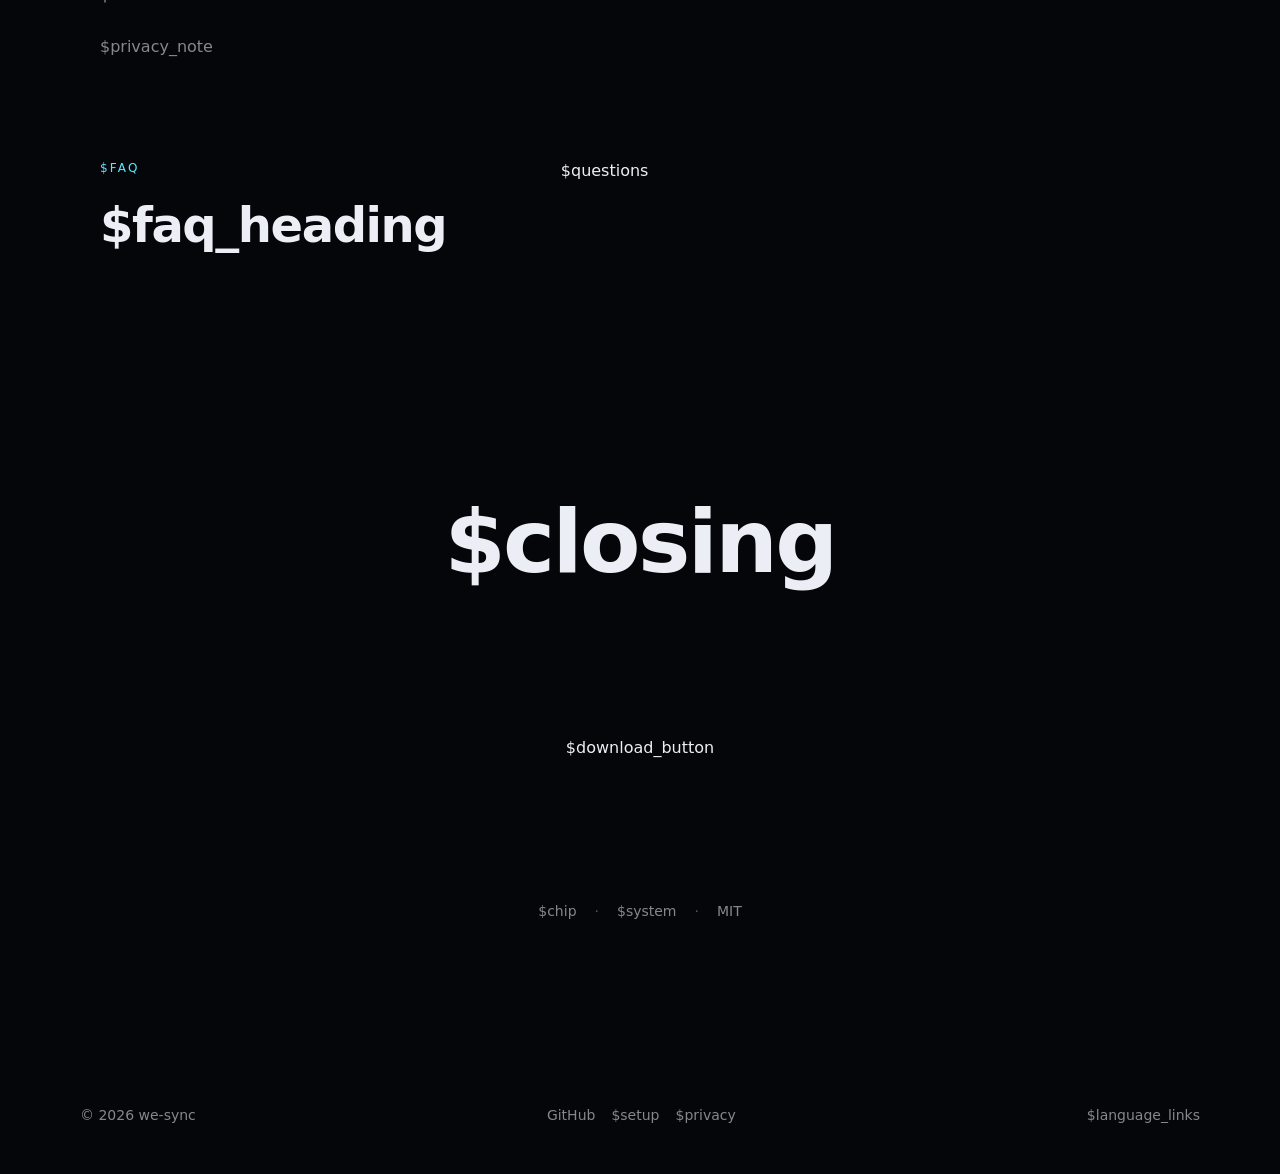
==== commit 86f8d6eb: "发布 we-sync v0.10.1 macOS 下载版 - 将三语首页定位调整为让 AI 读取聊天记录，清理首页的品牌专属来源描述，并将导航、首屏和底部按钮直达版本化 DMG。 - 对齐 Cargo" ====
--- a/website/layout.html
+++ b/website/layout.html
@@ -22,12 +22,12 @@
       <nav class="nav-links" aria-label="$navigation">$nav_links</nav>
       <div class="nav-end">
         $language_links
-        <a class="btn btn-tiny" href="#download">$start</a>
+        <a class="btn btn-tiny" href="$download_url">$start</a>
         <button class="menu-btn" type="button" aria-expanded="false" aria-controls="menu" aria-label="$open_menu" data-open="$open_menu" data-close="$close_menu"><span></span><span></span></button>
       </div>
     </div>
     <div class="nav-panel" id="menu" hidden>
-      <nav aria-label="$navigation">$nav_links<a href="#download">$start</a></nav>
+      <nav aria-label="$navigation">$nav_links<a href="$download_url">$start</a></nav>
       $language_links
     </div>
   </header>
@@ -39,7 +39,7 @@
       <div class="hero-copy">
         <h1 id="hero-title" aria-label="$hero_label">$hero_text</h1>
         <p class="lede">$lede</p>
-        <div class="cta">$build_button<a class="text-link" href="$repo">GitHub</a></div>
+        <div class="cta">$download_button<a class="text-link" href="$repo">GitHub</a></div>
         <p class="fine">$requirements</p>
       </div>
     </section>
@@ -97,7 +97,7 @@
     <section class="download" id="download" aria-labelledby="download-title">
       <canvas id="field-end" class="field field-end" aria-hidden="true"></canvas>
       <h2 id="download-title">$closing</h2>
-      $build_button
+      $download_button
       <ul class="reqs" aria-label="$system_requirements"><li>$chip</li><li>$system</li><li>MIT</li></ul>
     </section>
   </main>
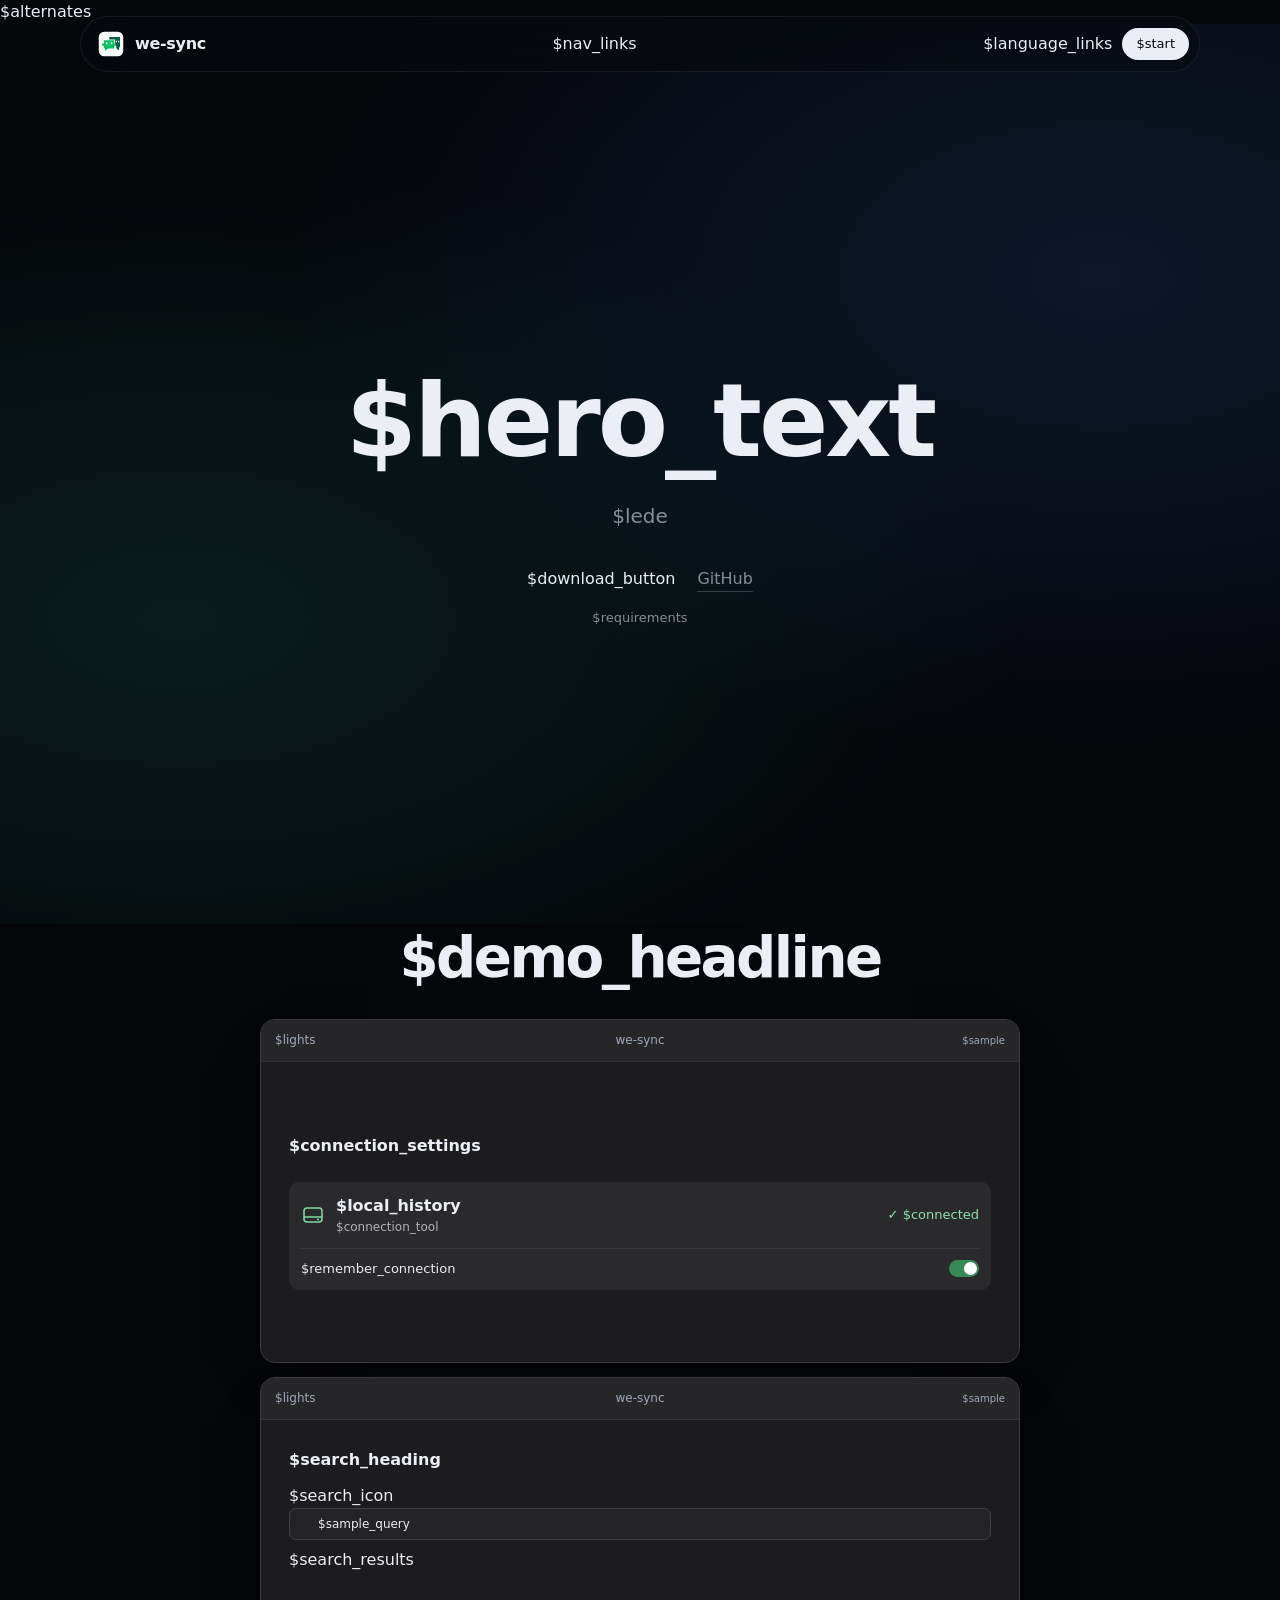
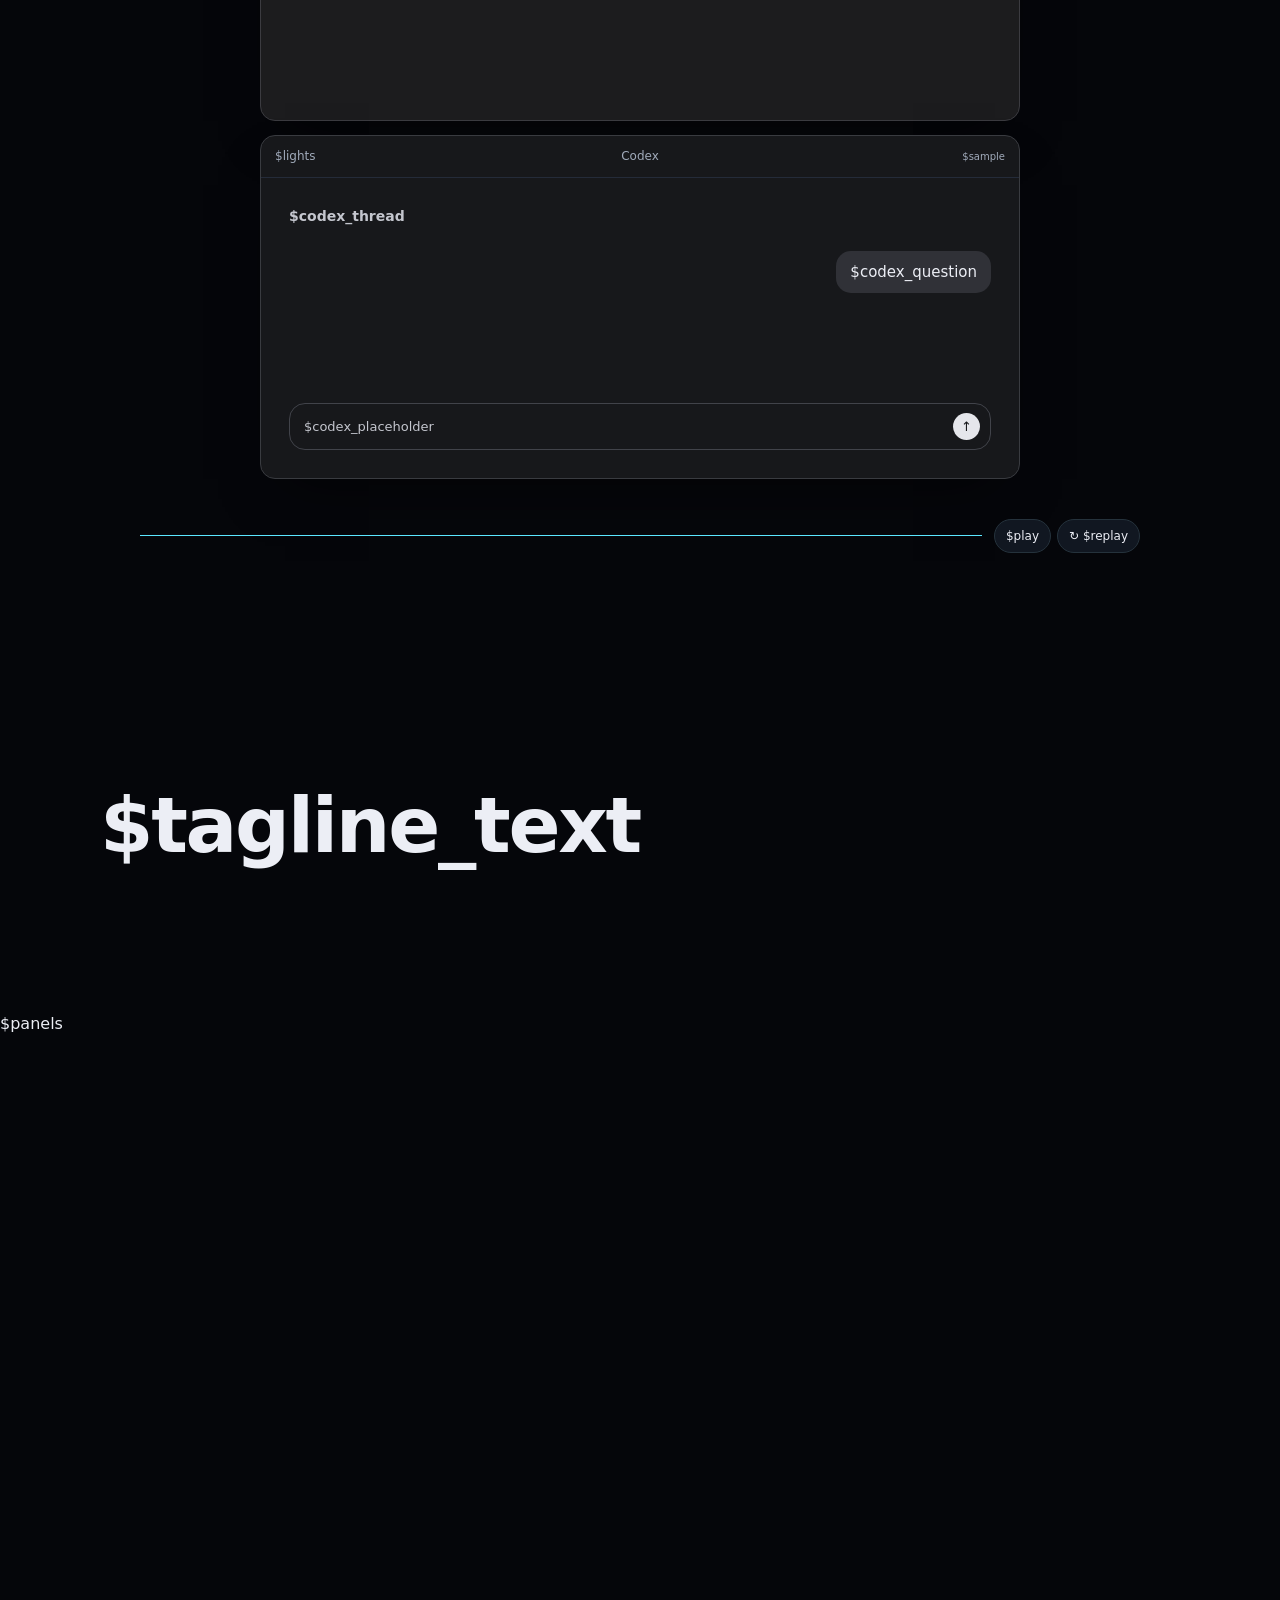
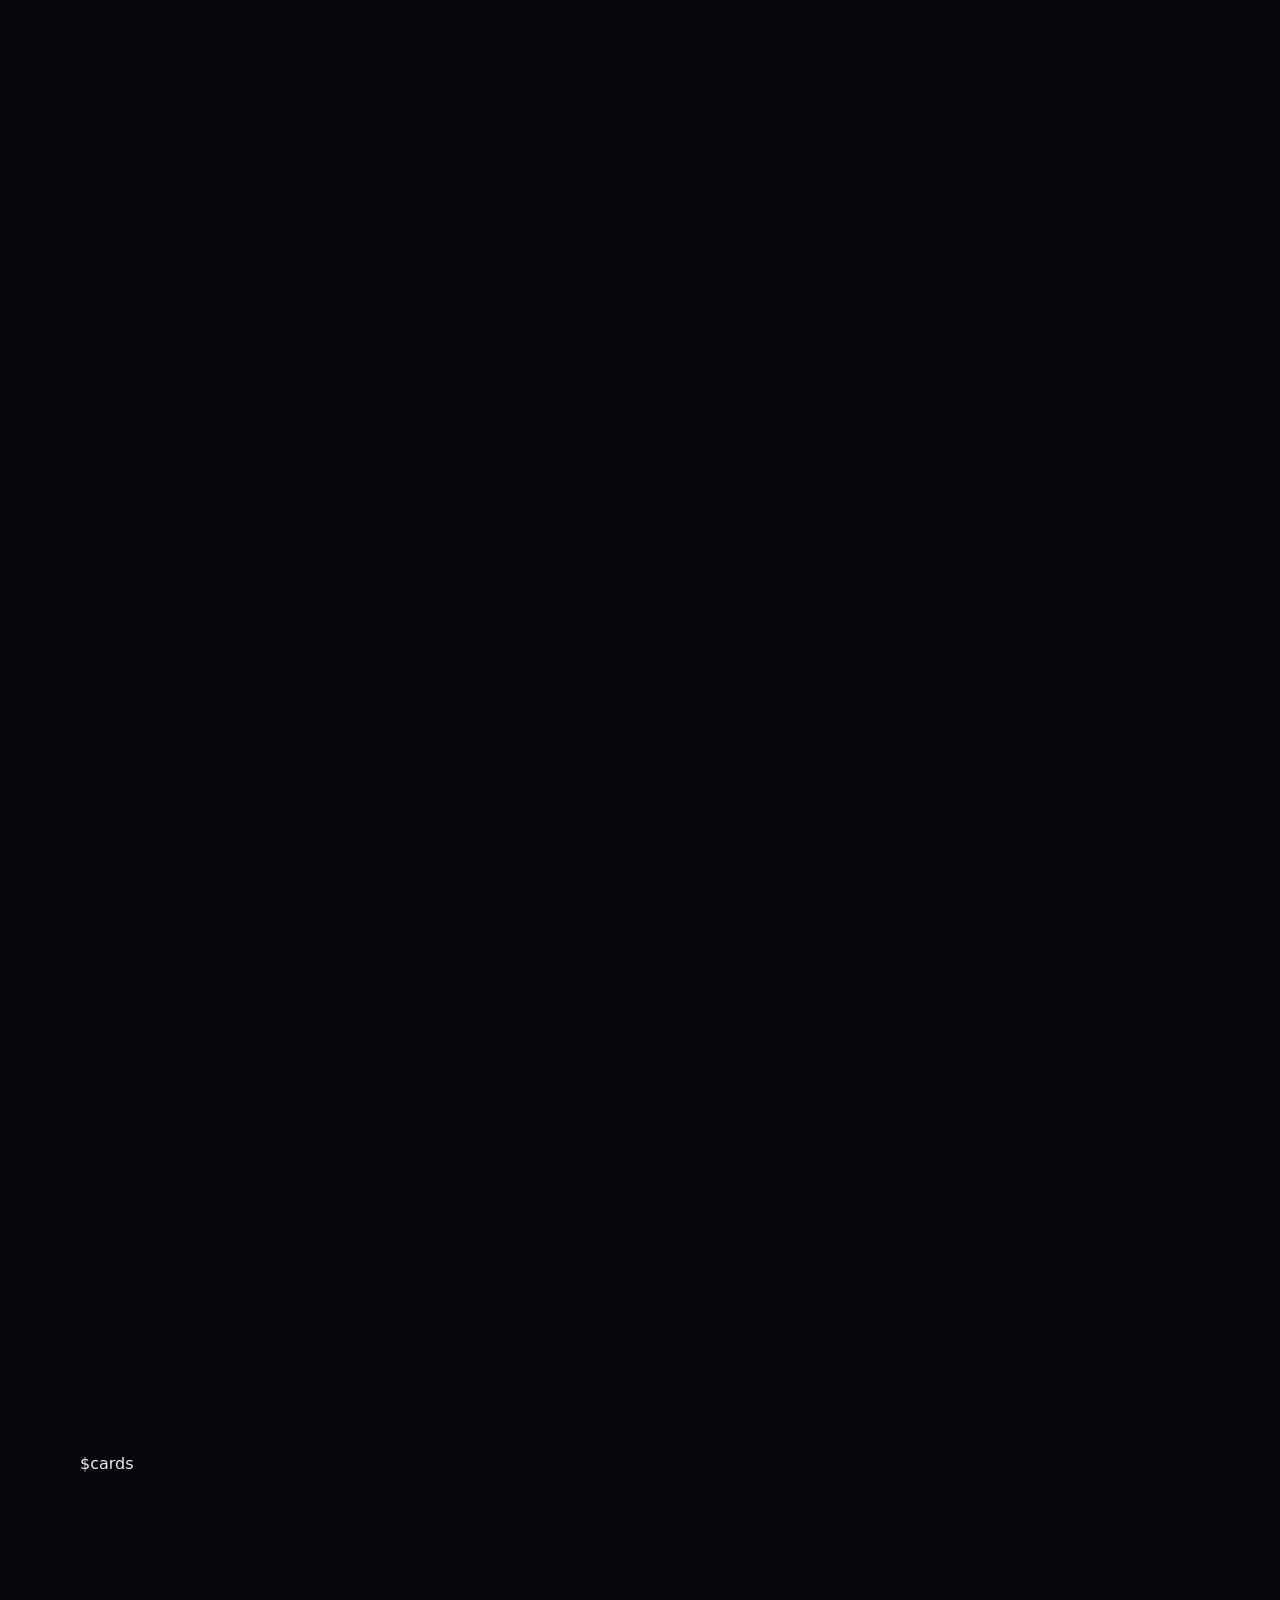
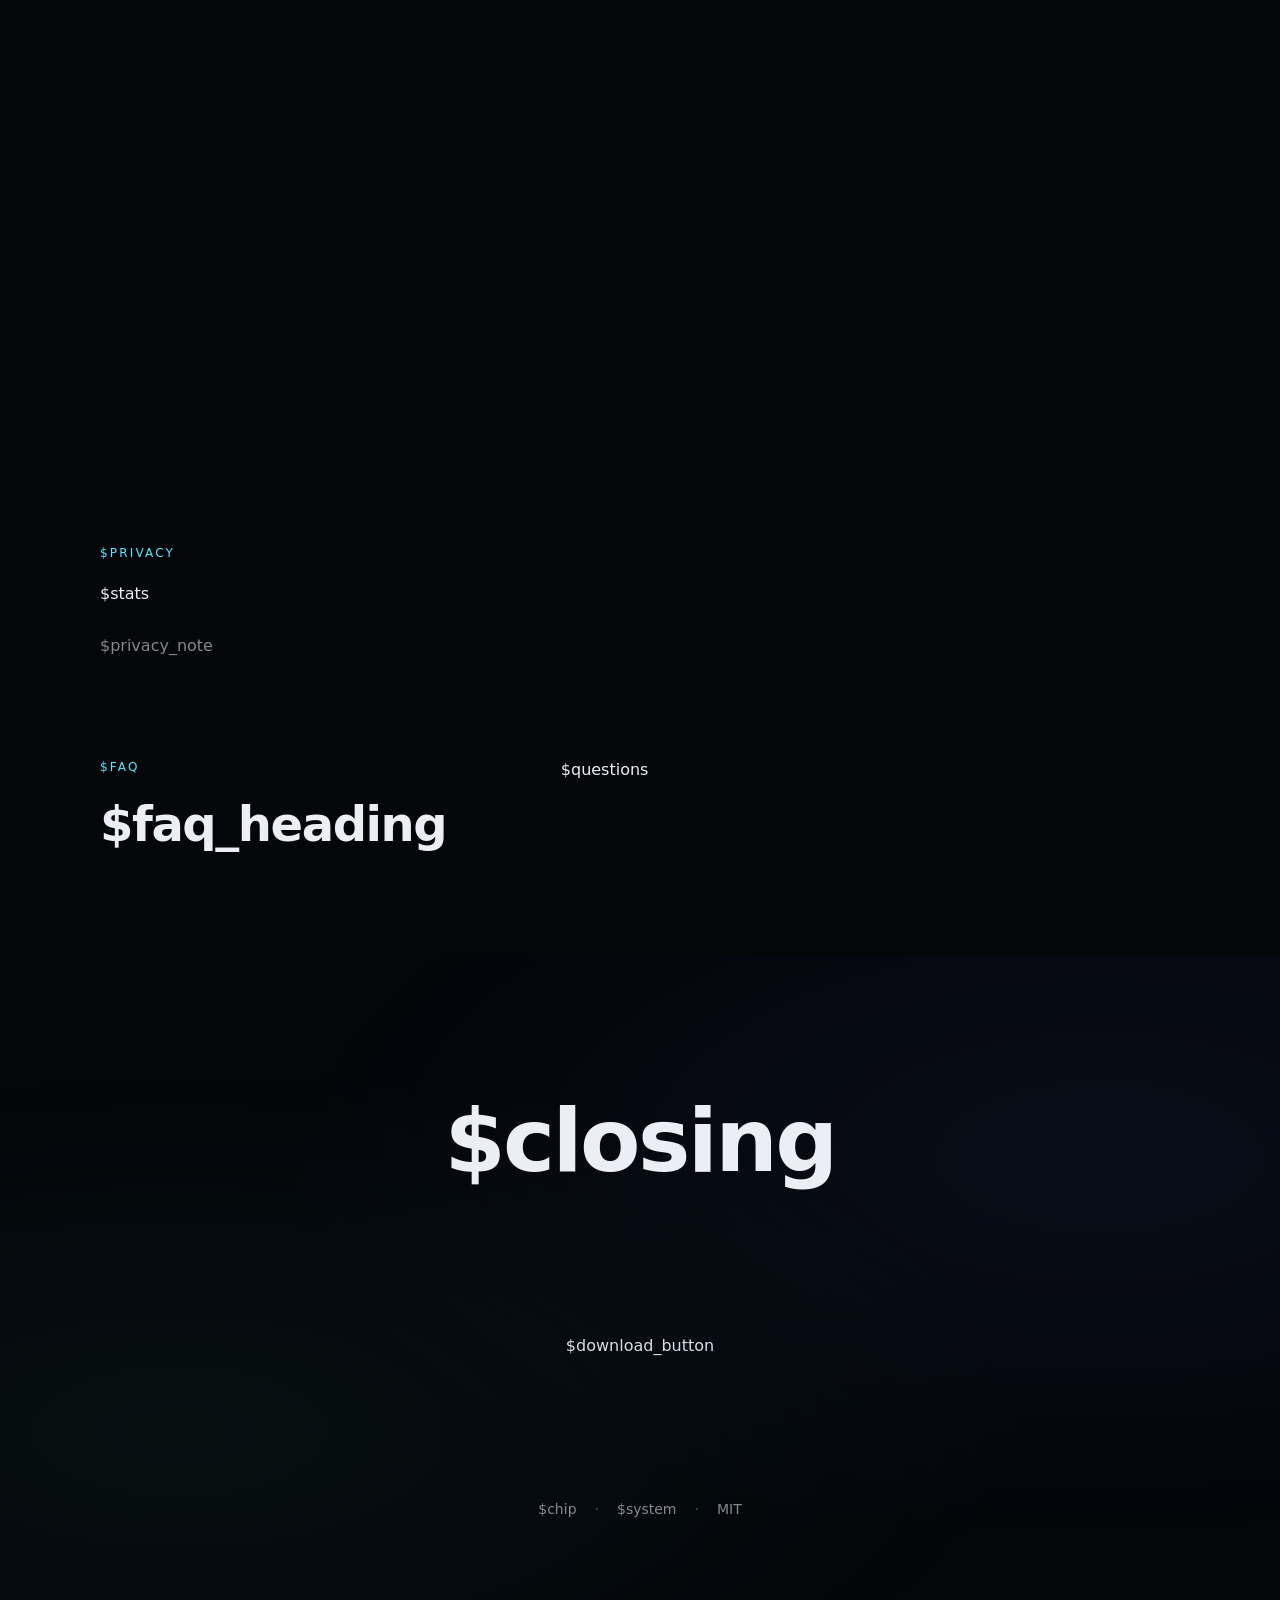
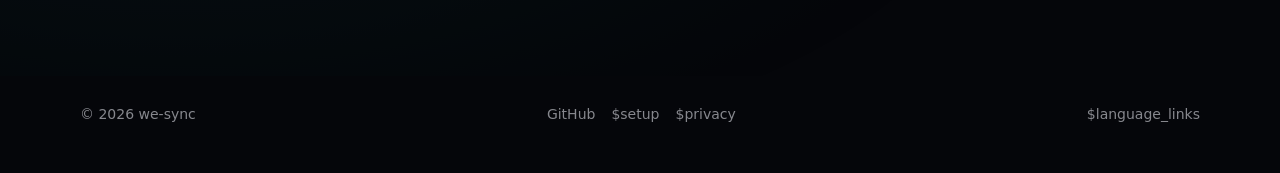
==== commit 7955cfe3: "重做首页三步演示并减弱首屏背景动效 - 将首页宣传串联为连接、搜索和 AI 分析，用产品发布样例贯穿三个场景。 - 按本机连接设置和消息搜索布局重绘前两步，第三步在 Codex 画面展示已发出的 we" ====
--- a/website/layout.html
+++ b/website/layout.html
@@ -34,7 +34,6 @@
 
   <main id="main">
     <section class="hero" id="hero" aria-labelledby="hero-title">
-      <canvas id="field" class="field" aria-hidden="true"></canvas>
       <div class="hero-halo" aria-hidden="true"></div>
       <div class="hero-copy">
         <h1 id="hero-title" aria-label="$hero_label">$hero_text</h1>
@@ -47,17 +46,42 @@
     <section class="demo promo-demo" id="demo" aria-labelledby="demo-title">
       <div class="promo-frame">
         <h2 class="demo-headline" id="demo-title">$demo_headline</h2>
-        <div class="editor" id="preview">
-          <div class="editor-bar">$lights<span>we-sync</span><small>$sample</small></div>
-          <div class="demo-workspace">
-            <aside class="demo-sidebar">
-              <label class="demo-search" hidden>$search_icon<input type="search" aria-label="$search" placeholder="$search"></label>
-              <div class="demo-rows">$rows</div>
-            </aside>
-            <div class="demo-timeline" aria-live="polite">$chats<p class="empty" hidden>$no_results</p></div>
-          </div>
+        <div class="demo-stage" id="preview">
+          <section class="editor demo-scene native-scene" id="demo-connect" aria-label="$connect_step">
+            <div class="editor-bar">$lights<span>we-sync</span><small>$sample</small></div>
+            <div class="connection-scene">
+              <h3>$connection_settings</h3>
+              <div class="connection-details">
+                <div class="connection-source">
+                  <svg viewBox="0 0 24 24" aria-hidden="true"><rect x="3" y="5" width="18" height="14" rx="3"/><path d="M3 14h18m-5 2.5h2"/></svg>
+                  <div><strong>$local_history</strong><small>$connection_tool</small></div>
+                  <span class="connection-status"><i aria-hidden="true">✓</i> $connected</span>
+                </div>
+                <div class="connection-preference"><span>$remember_connection</span><span class="connection-switch" aria-hidden="true"></span></div>
+              </div>
+            </div>
+          </section>
+          <section class="editor demo-scene native-scene" id="demo-search" aria-label="$search_step">
+            <div class="editor-bar">$lights<span>we-sync</span><small>$sample</small></div>
+            <div class="message-search">
+              <h3>$search_heading</h3>
+              <label class="demo-search">$search_icon<input type="search" aria-label="$search" placeholder="$search" value="$sample_query" readonly></label>
+              <div class="demo-results" aria-live="polite">$search_results<p class="empty" hidden>$no_results</p></div>
+            </div>
+          </section>
+          <section class="editor demo-scene codex-scene" id="demo-codex" aria-label="$analysis_step">
+            <div class="editor-bar">$lights<span>Codex</span><small>$sample</small></div>
+            <div class="codex-thread">
+              <h3>$codex_thread</h3>
+              <p class="codex-question">$codex_question</p>
+              <div class="codex-composer">
+                <span class="codex-placeholder">$codex_placeholder</span>
+                <span class="codex-draft">$codex_question</span>
+                <span class="codex-send" aria-hidden="true">↑</span>
+              </div>
+            </div>
+          </section>
         </div>
-        <div class="demo-capsule" aria-hidden="true"><i></i><span>$demo_status</span></div>
         <div class="demo-bottom">
           <div class="demo-timer" aria-hidden="true"><i></i></div>
           <div class="play-controls" hidden>
@@ -95,7 +119,7 @@
     </section>
 
     <section class="download" id="download" aria-labelledby="download-title">
-      <canvas id="field-end" class="field field-end" aria-hidden="true"></canvas>
+      <div class="hero-halo field-end" aria-hidden="true"></div>
       <h2 id="download-title">$closing</h2>
       $download_button
       <ul class="reqs" aria-label="$system_requirements"><li>$chip</li><li>$system</li><li>MIT</li></ul>
--- a/website/assets/site.css
+++ b/website/assets/site.css
@@ -345,26 +345,19 @@
   overflow: clip;
 }
 
-.field {
+.hero-halo {
   position: absolute;
   inset: 0;
-  width: 100%;
-  height: 100%;
+  background:
+    radial-gradient(ellipse at 14% 66%, #1253474d 0%, transparent 54%),
+    radial-gradient(ellipse at 86% 28%, #1a315d66 0%, transparent 52%);
   pointer-events: none;
-}
-
-.hero-halo {
-  position: absolute;
-  width: min(720px, 80vw);
-  height: min(420px, 50vh);
-  left: 50%;
-  top: 42%;
-  transform: translate(-50%, -50%);
-  background:
-    radial-gradient(closest-side, rgba(91, 231, 255, .16), transparent 70%),
-    radial-gradient(closest-side at 70% 40%, rgba(139, 123, 255, .14), transparent 68%);
-  filter: blur(8px);
-  pointer-events: none;
+  animation: background-drift 26s ease-in-out infinite alternate;
+}
+
+@keyframes background-drift {
+  from { transform: translateX(-2%) scale(1); opacity: .68; }
+  to { transform: translateX(2%) scale(1.08); opacity: 1; }
 }
 
 .hero-copy {
@@ -462,18 +455,11 @@
   display: block;
   width: 100%;
   max-width: 1120px;
-  height: 660px;
   margin: 0 auto;
   border: 0;
   background: transparent;
   color-scheme: dark;
   overflow: hidden;
-}
-
-@media (max-width: 760px) {
-  .promo-frame {
-    height: 700px;
-  }
 }
 
 .tagline {
@@ -793,7 +779,8 @@
 }
 
 .field-end {
-  opacity: .7;
+  animation: none;
+  opacity: .46;
 }
 
 .download h2 {
@@ -997,8 +984,10 @@
 @media (prefers-reduced-motion: reduce) {
   *, *::before, *::after { animation-duration: .01ms !important; transition-duration: .01ms !important; }
   .js .t-ch { opacity: 1; }
-}
-
+  .hero-halo { animation: none; }
+}
+
+.page-hidden .hero-halo,
 .page-hidden .hero-caret,
 .page-hidden .btn-glow::before { animation-play-state: paused; }
 
@@ -1029,15 +1018,15 @@
   column-gap: .23em;
   margin: 0 0 12px;
   text-align: center;
-  font-size: clamp(33px, 5.2vw, 72px);
+  font-size: clamp(24px, 4.4vw, 60px);
   line-height: 1.08;
   font-weight: 650;
   letter-spacing: -.045em;
 }
-.demo-headline span { transition: opacity .55s var(--ease); }
-.demo-headline span:last-child { color: var(--cyan); }
-[data-started="true"] .demo-headline span { opacity: .32; }
-[data-started="true"] .demo-headline .current { opacity: 1; }
+.demo-headline a { color: #aab0bf; padding: 5px 8px; border-radius: 8px; }
+.demo-headline a:hover { color: var(--fg); }
+.demo-headline a[aria-current="step"] { color: var(--cyan); }
+.demo-stage { width: min(760px, 100%); display: grid; gap: 14px; }
 
 .editor, .scene-window {
   width: min(690px, 100%);
@@ -1047,6 +1036,35 @@
   background: linear-gradient(145deg, #151925, #0c0f17);
   box-shadow: 0 25px 55px -25px #0009;
 }
+.demo-scene { width: 100%; scroll-margin-top: 10px; }
+.native-scene { background: #1c1c1e; border-color: #3b3b40; }
+.native-scene .editor-bar { background: #262628; border-color: #343437; }
+.connection-scene, .message-search, .codex-thread { min-height: 300px; padding: clamp(14px, 4vw, 28px); }
+.connection-scene { display: grid; align-content: center; gap: 12px; }
+.connection-scene h3, .message-search h3, .codex-thread h3 { margin: 0 0 12px; font-size: 16px; }
+.connection-details { border-radius: 10px; background: #2a2a2d; padding: 12px; }
+.connection-source { display: flex; align-items: center; gap: 11px; }
+.connection-source svg { width: 24px; flex: 0 0 24px; fill: none; stroke: #81d7a0; stroke-width: 1.6; }
+.connection-source small { display: block; color: #b2b2b8; font-size: 12px; }
+.connection-status { margin-inline-start: auto; color: #8fe0ac; font-size: 13px; text-align: end; }
+.connection-status i { font-style: normal; }
+.connection-preference { display: flex; align-items: center; justify-content: space-between; gap: 8px; margin-top: 12px; padding-top: 10px; border-top: 1px solid #3c3c40; font-size: 13px; }
+.connection-switch { width: 30px; height: 17px; flex: 0 0 30px; padding: 2px; border-radius: 10px; background: #378957; }
+.connection-switch::after { content: ""; display: block; margin-inline-start: auto; width: 13px; height: 13px; border-radius: 50%; background: white; }
+.message-search .demo-search input { background: #242426; border-color: #404045; }
+.demo-result { padding: 7px 0; border-bottom: 1px solid #343437; }
+.demo-result > div { display: flex; justify-content: space-between; gap: 8px; color: #bdbdc4; font-size: 12px; }
+.demo-result p { margin: 2px 0; font-size: 14px; }
+.demo-result small { color: #aaaab0; font-size: 11px; }
+.demo-result mark { background: #28513a; color: #b0f0c3; padding: 0 2px; border-radius: 2px; }
+.codex-scene { background: #17181b; border-color: #393b40; }
+.codex-thread { display: flex; flex-direction: column; gap: 12px; }
+.codex-thread h3 { color: #c4c6ce; font-size: 14px; }
+.codex-question { align-self: end; max-width: min(86%, 430px); margin: 0; padding: 10px 14px; background: #303137; border-radius: 15px; font-size: 15px; }
+.codex-composer { display: flex; align-items: center; gap: 12px; margin-top: auto; padding: 9px 10px 9px 14px; border: 1px solid #41434a; border-radius: 16px; color: #c4c6ce; font-size: 13px; }
+.codex-send { display: grid; place-items: center; width: 27px; height: 27px; flex: 0 0 27px; margin-inline-start: auto; border-radius: 50%; background: #e5e6eb; color: #17181b; }
+.codex-draft, .is-composing .codex-question, .is-composing .codex-placeholder { display: none; }
+.is-composing .codex-draft { display: inline; color: var(--fg); }
 .editor-bar {
   display: grid;
   grid-template-columns: 1fr auto 1fr;
@@ -1126,18 +1144,7 @@
 .sample-file { display: flex; align-items: center; gap: 7px; }
 .file-icon { padding: 4px 5px; border-radius: 4px; background: #573b42; color: #ffd2c7; font-size: 9px; font-weight: 650; }
 .empty { margin: 64px 8px; color: var(--window-muted); text-align: center; font-size: 13px; }
-.demo-capsule {
-  display: flex;
-  align-items: center;
-  gap: 7px;
-  padding: 7px 12px;
-  border: 1px solid #334670;
-  border-radius: 999px;
-  background: #1e2850;
-  box-shadow: 0 0 20px #5be7ff38;
-  font-size: 12px;
-}
-.demo-capsule i, .mini i { width: 6px; height: 6px; border-radius: 50%; background: var(--cyan); box-shadow: 0 0 10px #5be7ff80; }
+.mini i { width: 6px; height: 6px; border-radius: 50%; background: var(--cyan); box-shadow: 0 0 10px #5be7ff80; }
 .demo-bottom { display: flex; width: min(100%, 1000px); align-items: center; gap: 12px; margin-top: 22px; }
 .demo-timer { flex: 1; height: 1px; background: #222632; }
 .demo-timer i { display: block; height: 1px; width: var(--progress, 100%); background: var(--cyan); }
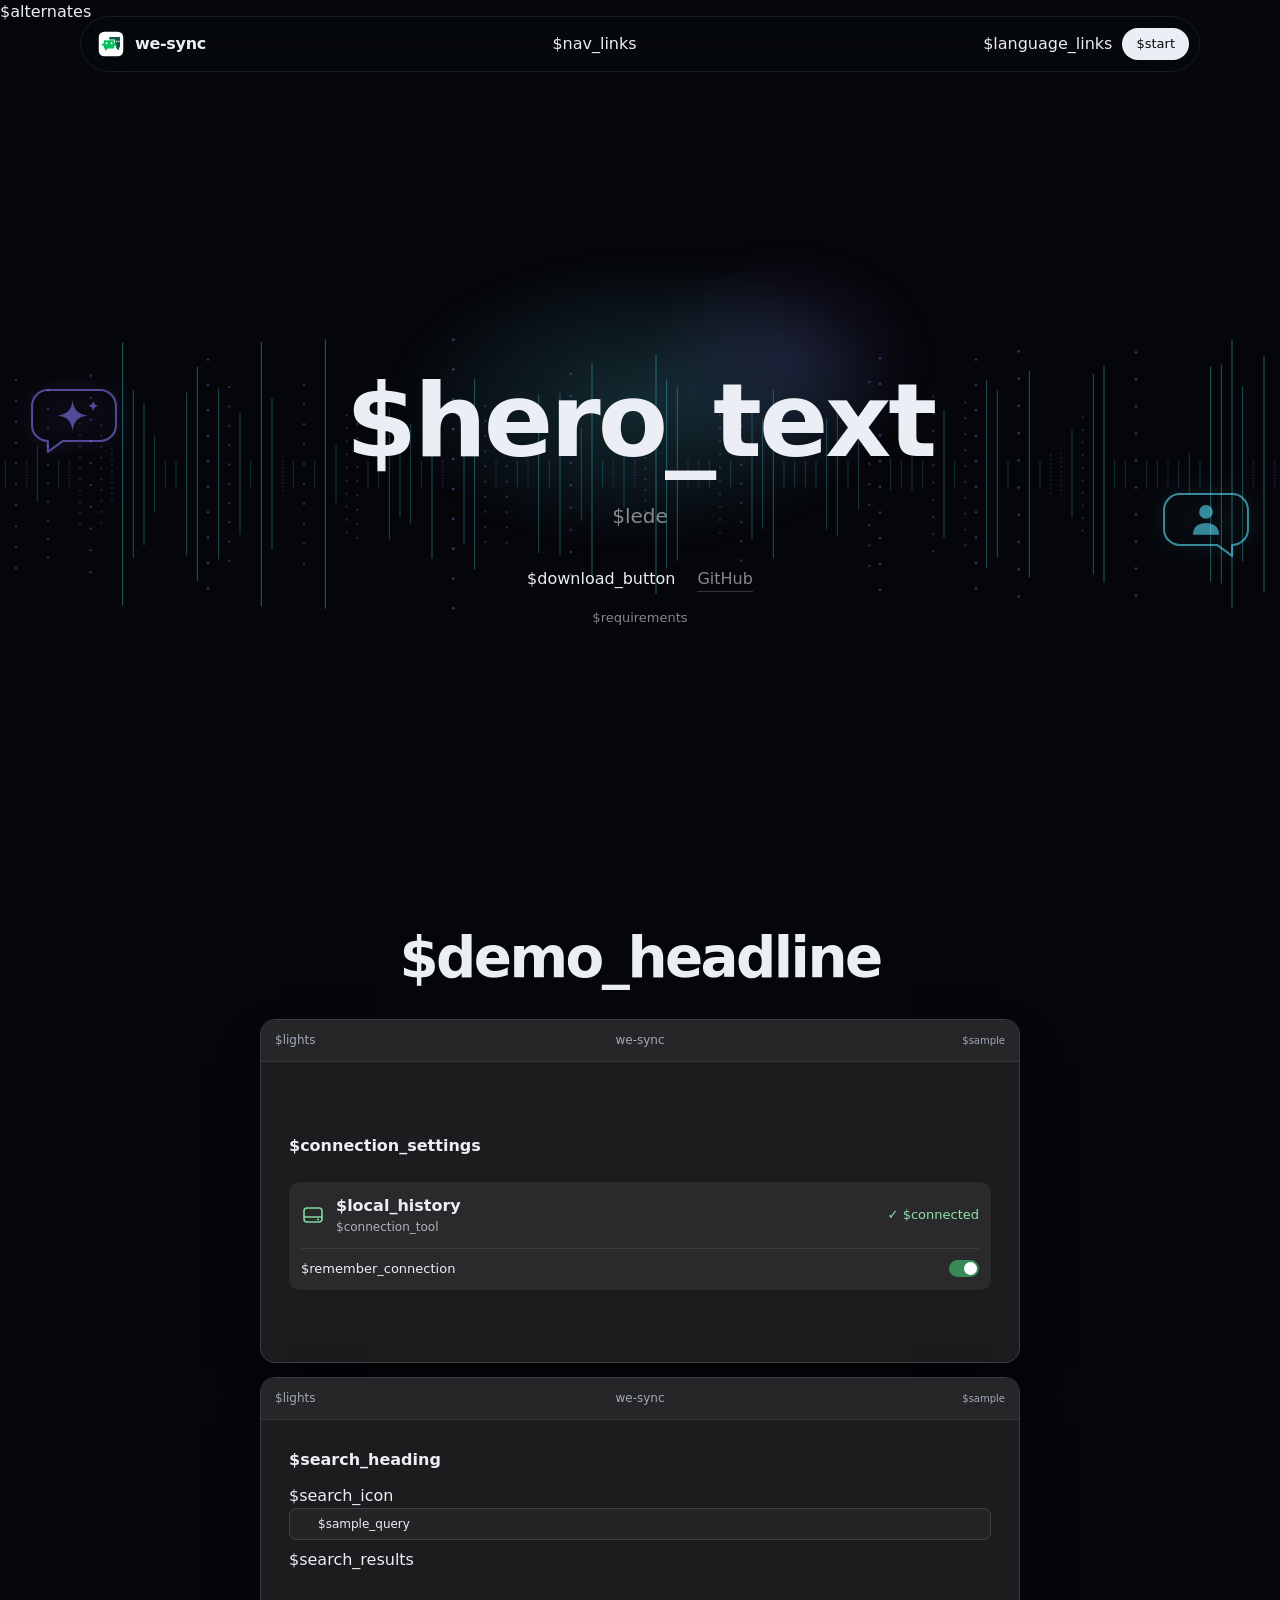
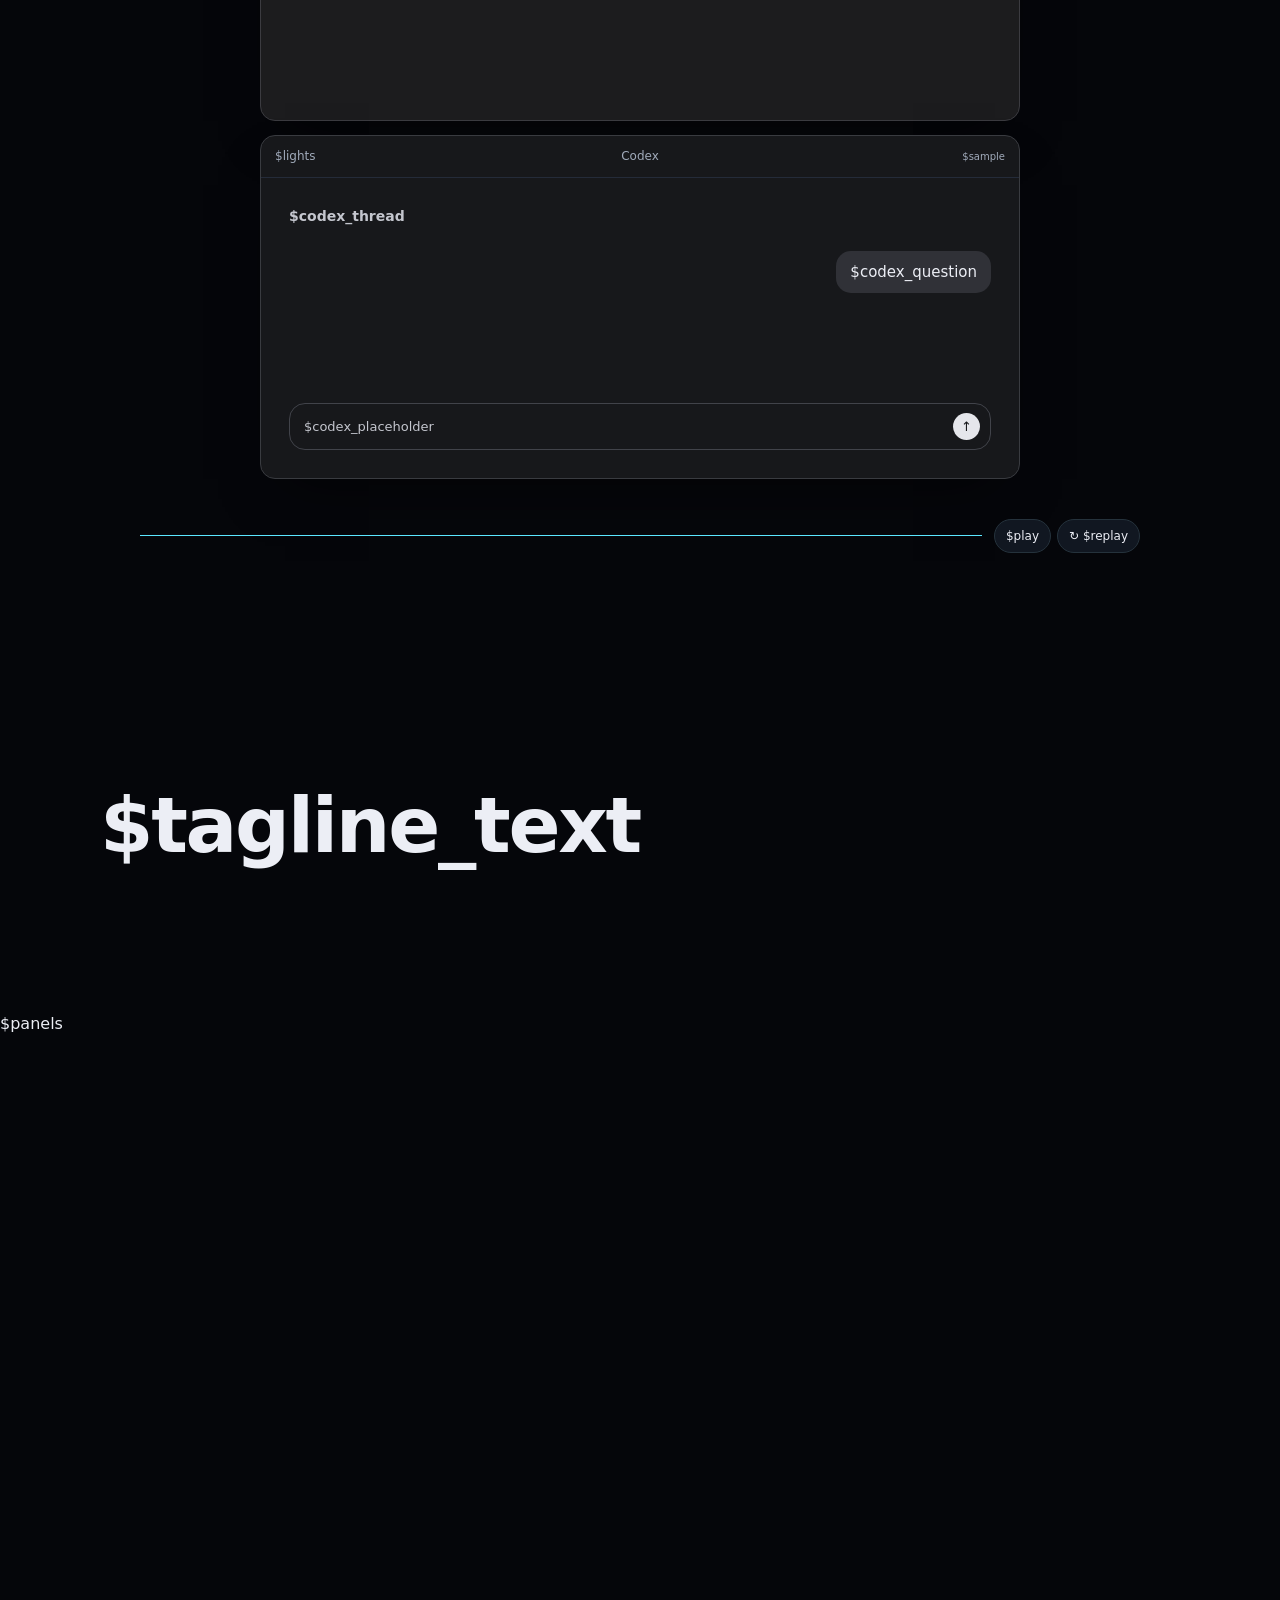
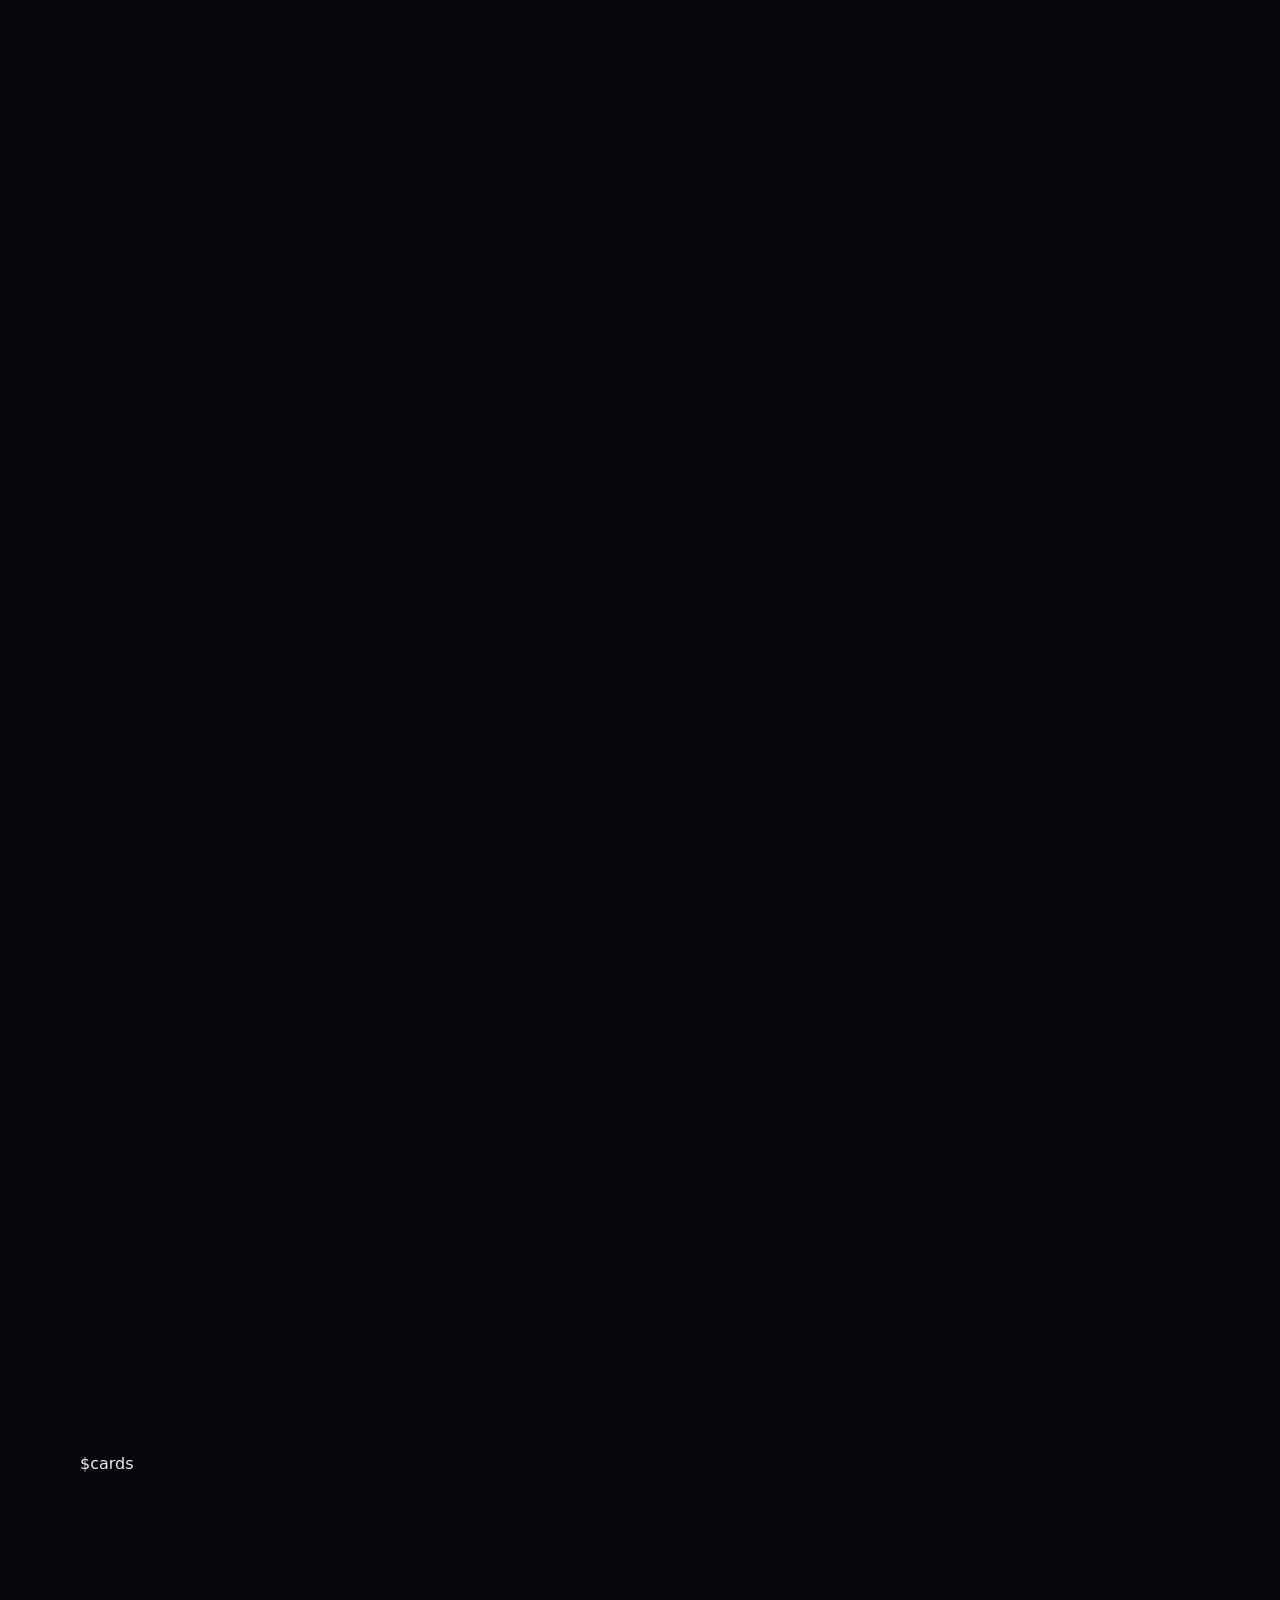
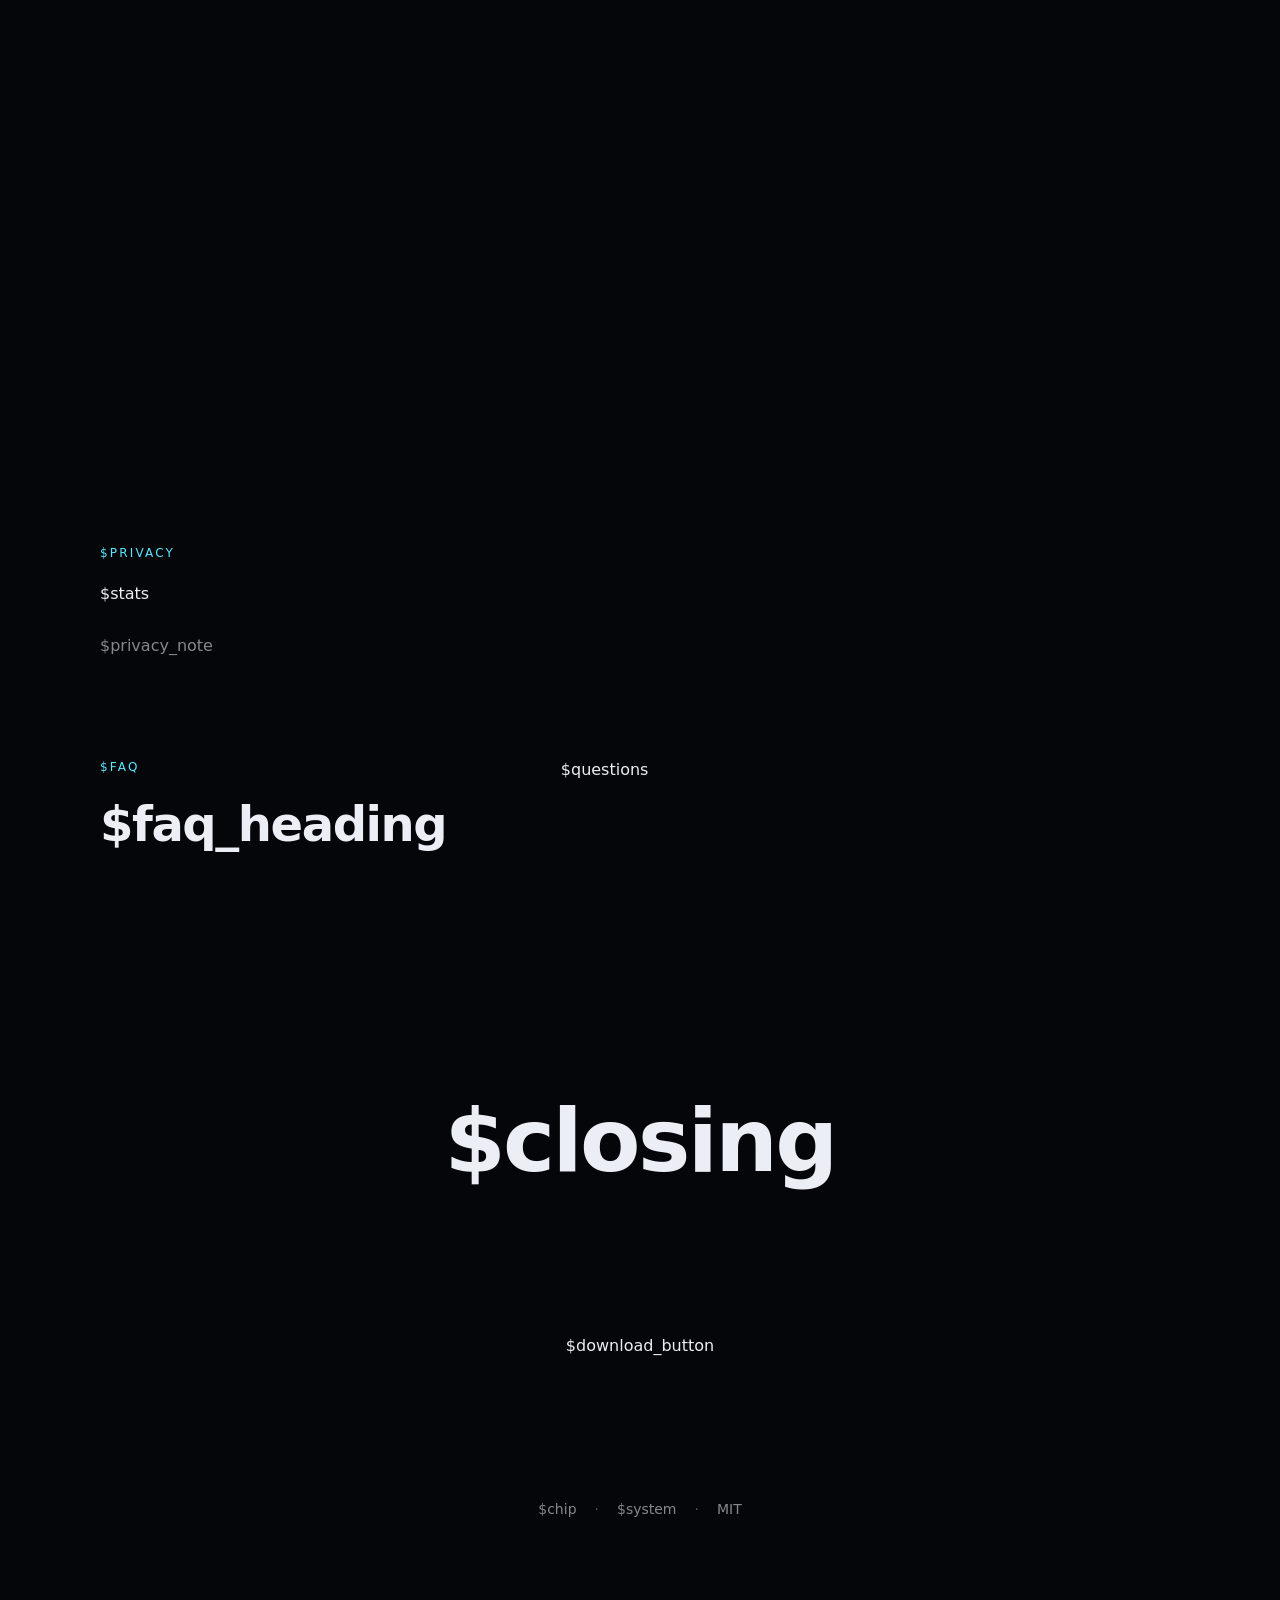
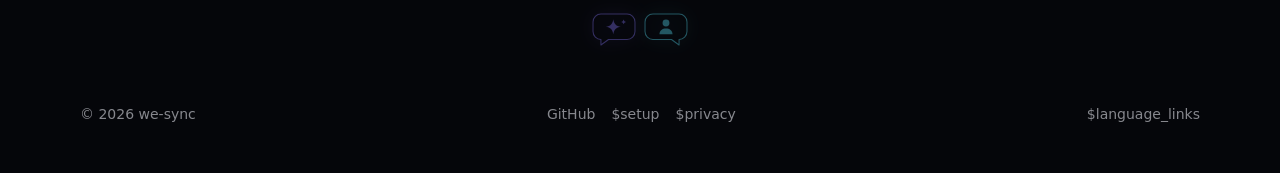
==== commit 87772ec1: "恢复首页青紫波形并加入 SVG 对话气泡 - 恢复首屏和底部下载区的 Canvas 波形，保留首屏指针反馈及标签页隐藏时的暂停行为。 - 在波形后方加入半透明的人物和 AI 对话气泡。宽屏气泡分布在标" ====
--- a/website/layout.html
+++ b/website/layout.html
@@ -34,6 +34,11 @@
 
   <main id="main">
     <section class="hero" id="hero" aria-labelledby="hero-title">
+      <div class="chat-accents chat-accents-hero" aria-hidden="true">
+        <svg class="chat-bubble chat-bubble-ai" viewBox="0 0 64 48" focusable="false" aria-hidden="true"><path class="chat-bubble-shell" d="M13 1.5H51A11.5 11.5 0 0 1 62.5 13V27A11.5 11.5 0 0 1 51 38.5H24L13 46.5V38.5A11.5 11.5 0 0 1 1.5 27V13A11.5 11.5 0 0 1 13 1.5Z"/><path class="chat-bubble-mark" d="M31 9C32 16 35 19 42 20C35 21 32 24 31 31C30 24 27 21 20 20C27 19 30 16 31 9ZM46 9.5Q46.6 12.5 49.5 13Q46.6 13.5 46 16.5Q45.4 13.5 42.5 13Q45.4 12.5 46 9.5Z"/></svg>
+        <svg class="chat-bubble chat-bubble-human" viewBox="0 0 64 48" focusable="false" aria-hidden="true"><path class="chat-bubble-shell" d="M13 1.5H51A11.5 11.5 0 0 1 62.5 13V27A11.5 11.5 0 0 1 51 38.5V46.5L40 38.5H13A11.5 11.5 0 0 1 1.5 27V13A11.5 11.5 0 0 1 13 1.5Z"/><path class="chat-bubble-mark" d="M32 9.5A5 5 0 1 1 32 19.5A5 5 0 1 1 32 9.5ZM22.5 31C22.5 25 27 22.5 32 22.5C37 22.5 41.5 25 41.5 31Z"/></svg>
+      </div>
+      <canvas id="field" class="field" aria-hidden="true"></canvas>
       <div class="hero-halo" aria-hidden="true"></div>
       <div class="hero-copy">
         <h1 id="hero-title" aria-label="$hero_label">$hero_text</h1>
@@ -119,7 +124,11 @@
     </section>
 
     <section class="download" id="download" aria-labelledby="download-title">
-      <div class="hero-halo field-end" aria-hidden="true"></div>
+      <div class="chat-accents chat-accents-end" aria-hidden="true">
+        <svg class="chat-bubble chat-bubble-ai" viewBox="0 0 64 48" focusable="false" aria-hidden="true"><path class="chat-bubble-shell" d="M13 1.5H51A11.5 11.5 0 0 1 62.5 13V27A11.5 11.5 0 0 1 51 38.5H24L13 46.5V38.5A11.5 11.5 0 0 1 1.5 27V13A11.5 11.5 0 0 1 13 1.5Z"/><path class="chat-bubble-mark" d="M31 9C32 16 35 19 42 20C35 21 32 24 31 31C30 24 27 21 20 20C27 19 30 16 31 9ZM46 9.5Q46.6 12.5 49.5 13Q46.6 13.5 46 16.5Q45.4 13.5 42.5 13Q45.4 12.5 46 9.5Z"/></svg>
+        <svg class="chat-bubble chat-bubble-human" viewBox="0 0 64 48" focusable="false" aria-hidden="true"><path class="chat-bubble-shell" d="M13 1.5H51A11.5 11.5 0 0 1 62.5 13V27A11.5 11.5 0 0 1 51 38.5V46.5L40 38.5H13A11.5 11.5 0 0 1 1.5 27V13A11.5 11.5 0 0 1 13 1.5Z"/><path class="chat-bubble-mark" d="M32 9.5A5 5 0 1 1 32 19.5A5 5 0 1 1 32 9.5ZM22.5 31C22.5 25 27 22.5 32 22.5C37 22.5 41.5 25 41.5 31Z"/></svg>
+      </div>
+      <canvas id="field-end" class="field field-end" aria-hidden="true"></canvas>
       <h2 id="download-title">$closing</h2>
       $download_button
       <ul class="reqs" aria-label="$system_requirements"><li>$chip</li><li>$system</li><li>MIT</li></ul>
--- a/website/assets/site.css
+++ b/website/assets/site.css
@@ -345,19 +345,26 @@
   overflow: clip;
 }
 
+.field {
+  position: absolute;
+  inset: 0;
+  width: 100%;
+  height: 100%;
+  pointer-events: none;
+}
+
 .hero-halo {
   position: absolute;
-  inset: 0;
+  width: min(720px, 80vw);
+  height: min(420px, 50vh);
+  left: 50%;
+  top: 42%;
+  transform: translate(-50%, -50%);
   background:
-    radial-gradient(ellipse at 14% 66%, #1253474d 0%, transparent 54%),
-    radial-gradient(ellipse at 86% 28%, #1a315d66 0%, transparent 52%);
+    radial-gradient(closest-side, rgba(91, 231, 255, .16), transparent 70%),
+    radial-gradient(closest-side at 70% 40%, rgba(139, 123, 255, .14), transparent 68%);
+  filter: blur(8px);
   pointer-events: none;
-  animation: background-drift 26s ease-in-out infinite alternate;
-}
-
-@keyframes background-drift {
-  from { transform: translateX(-2%) scale(1); opacity: .68; }
-  to { transform: translateX(2%) scale(1.08); opacity: 1; }
 }
 
 .hero-copy {
@@ -779,8 +786,7 @@
 }
 
 .field-end {
-  animation: none;
-  opacity: .46;
+  opacity: .7;
 }
 
 .download h2 {
@@ -984,10 +990,8 @@
 @media (prefers-reduced-motion: reduce) {
   *, *::before, *::after { animation-duration: .01ms !important; transition-duration: .01ms !important; }
   .js .t-ch { opacity: 1; }
-  .hero-halo { animation: none; }
-}
-
-.page-hidden .hero-halo,
+}
+
 .page-hidden .hero-caret,
 .page-hidden .btn-glow::before { animation-play-state: paused; }
 
@@ -1220,3 +1224,71 @@
 @media (min-width: 900px) {
   .bento-grid { grid-template-rows: minmax(310px, auto) minmax(240px, auto); }
 }
+
+/* Static chat accents: they sit in padding or side gutters, never over copy. */
+.chat-accents {
+  position: absolute;
+  inset: auto 0 14px;
+  display: flex;
+  justify-content: center;
+  align-items: flex-end;
+  gap: 10px;
+  pointer-events: none;
+}
+
+.chat-accents-end {
+  bottom: 30px;
+  gap: 8px;
+  opacity: .62;
+}
+
+.chat-bubble {
+  display: block;
+  width: 58px;
+  height: auto;
+  overflow: visible;
+  opacity: .58;
+}
+
+.chat-accents-end .chat-bubble { width: 44px; }
+
+.chat-bubble-ai {
+  color: var(--purple);
+  filter: drop-shadow(0 0 10px rgba(139, 123, 255, .28));
+}
+
+.chat-bubble-human {
+  color: var(--cyan);
+  filter: drop-shadow(0 0 10px rgba(91, 231, 255, .22));
+}
+
+.chat-bubble-shell {
+  fill: rgba(5, 6, 10, .62);
+  stroke: currentColor;
+  stroke-width: 1.5;
+  stroke-linejoin: round;
+}
+
+.chat-bubble-mark { fill: currentColor; }
+
+@media (min-width: 1280px) {
+  .chat-accents-hero {
+    inset: 0;
+    display: block;
+  }
+
+  .chat-accents-hero .chat-bubble {
+    position: absolute;
+    width: 88px;
+  }
+
+  .chat-accents-hero .chat-bubble-ai {
+    top: calc(50% - 86px);
+    left: calc(50% - 610px);
+  }
+
+  .chat-accents-hero .chat-bubble-human {
+    top: calc(50% + 18px);
+    right: calc(50% - 610px);
+  }
+}
